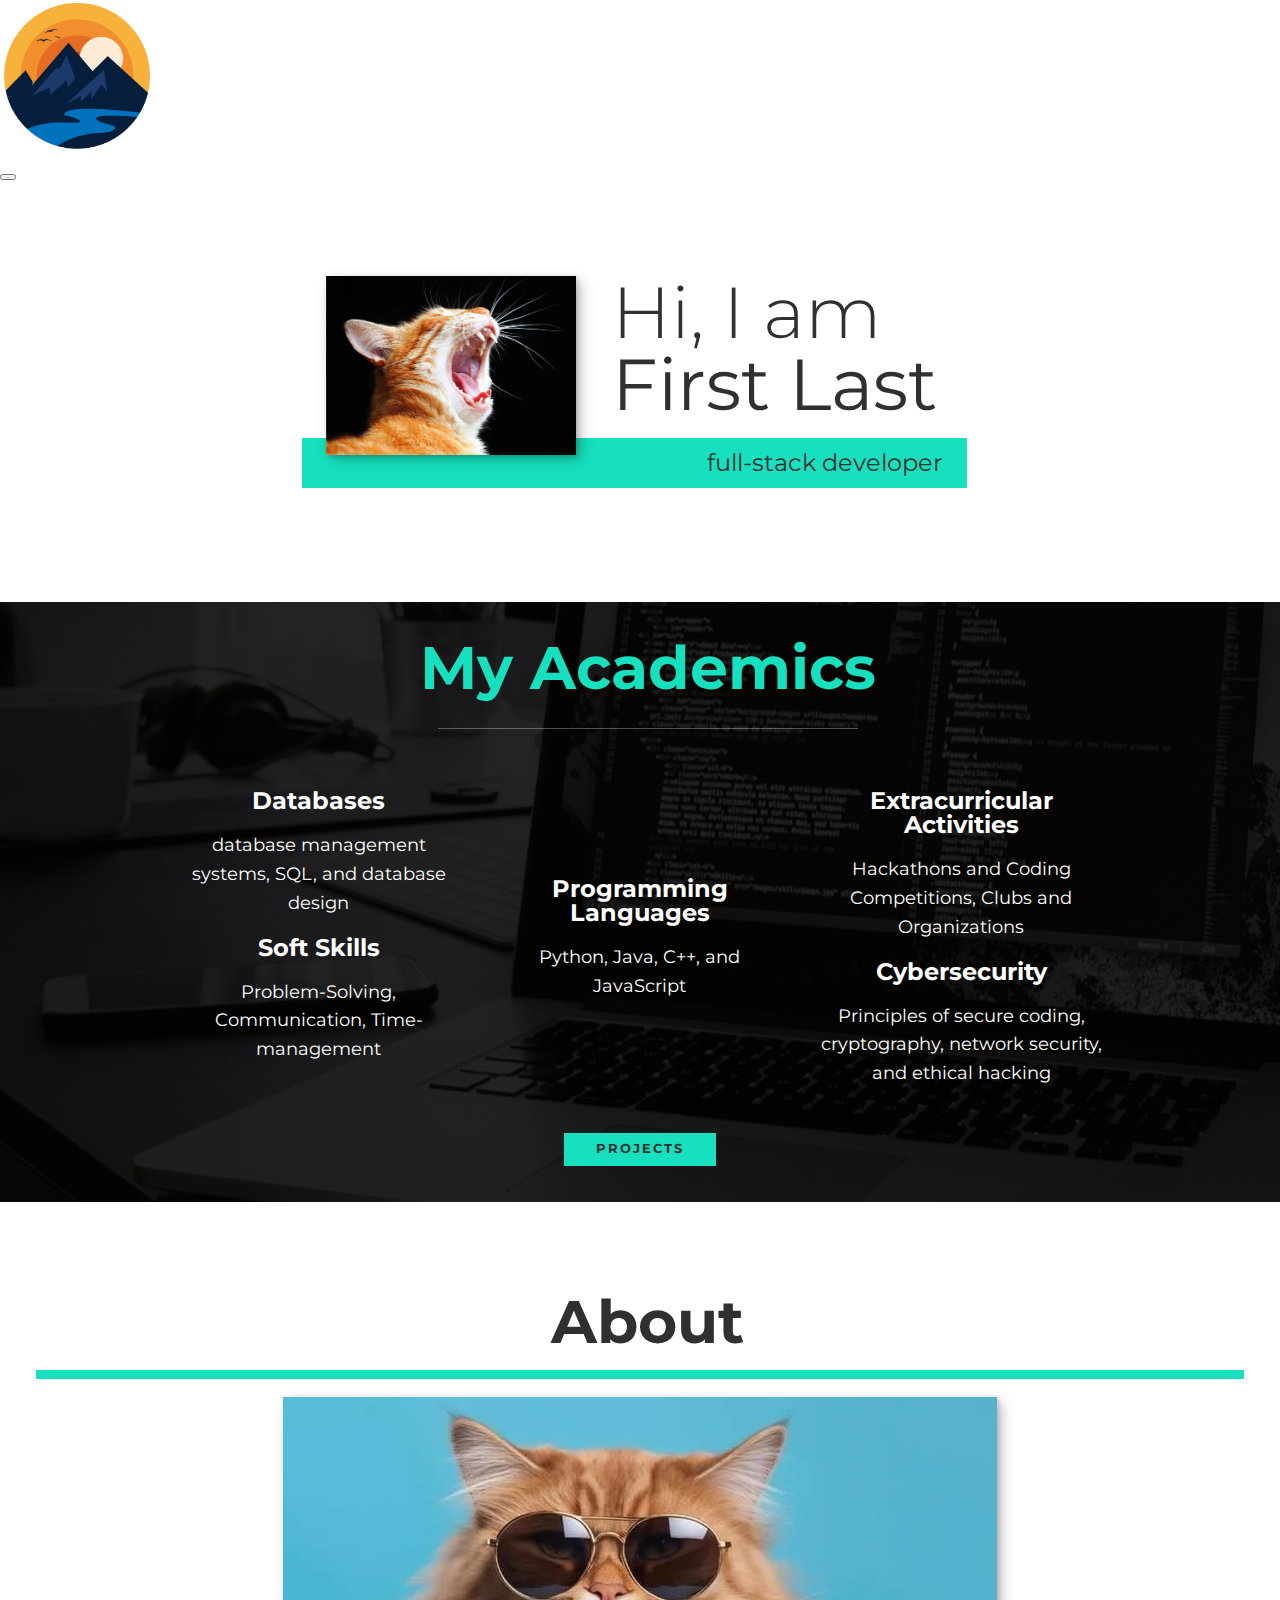
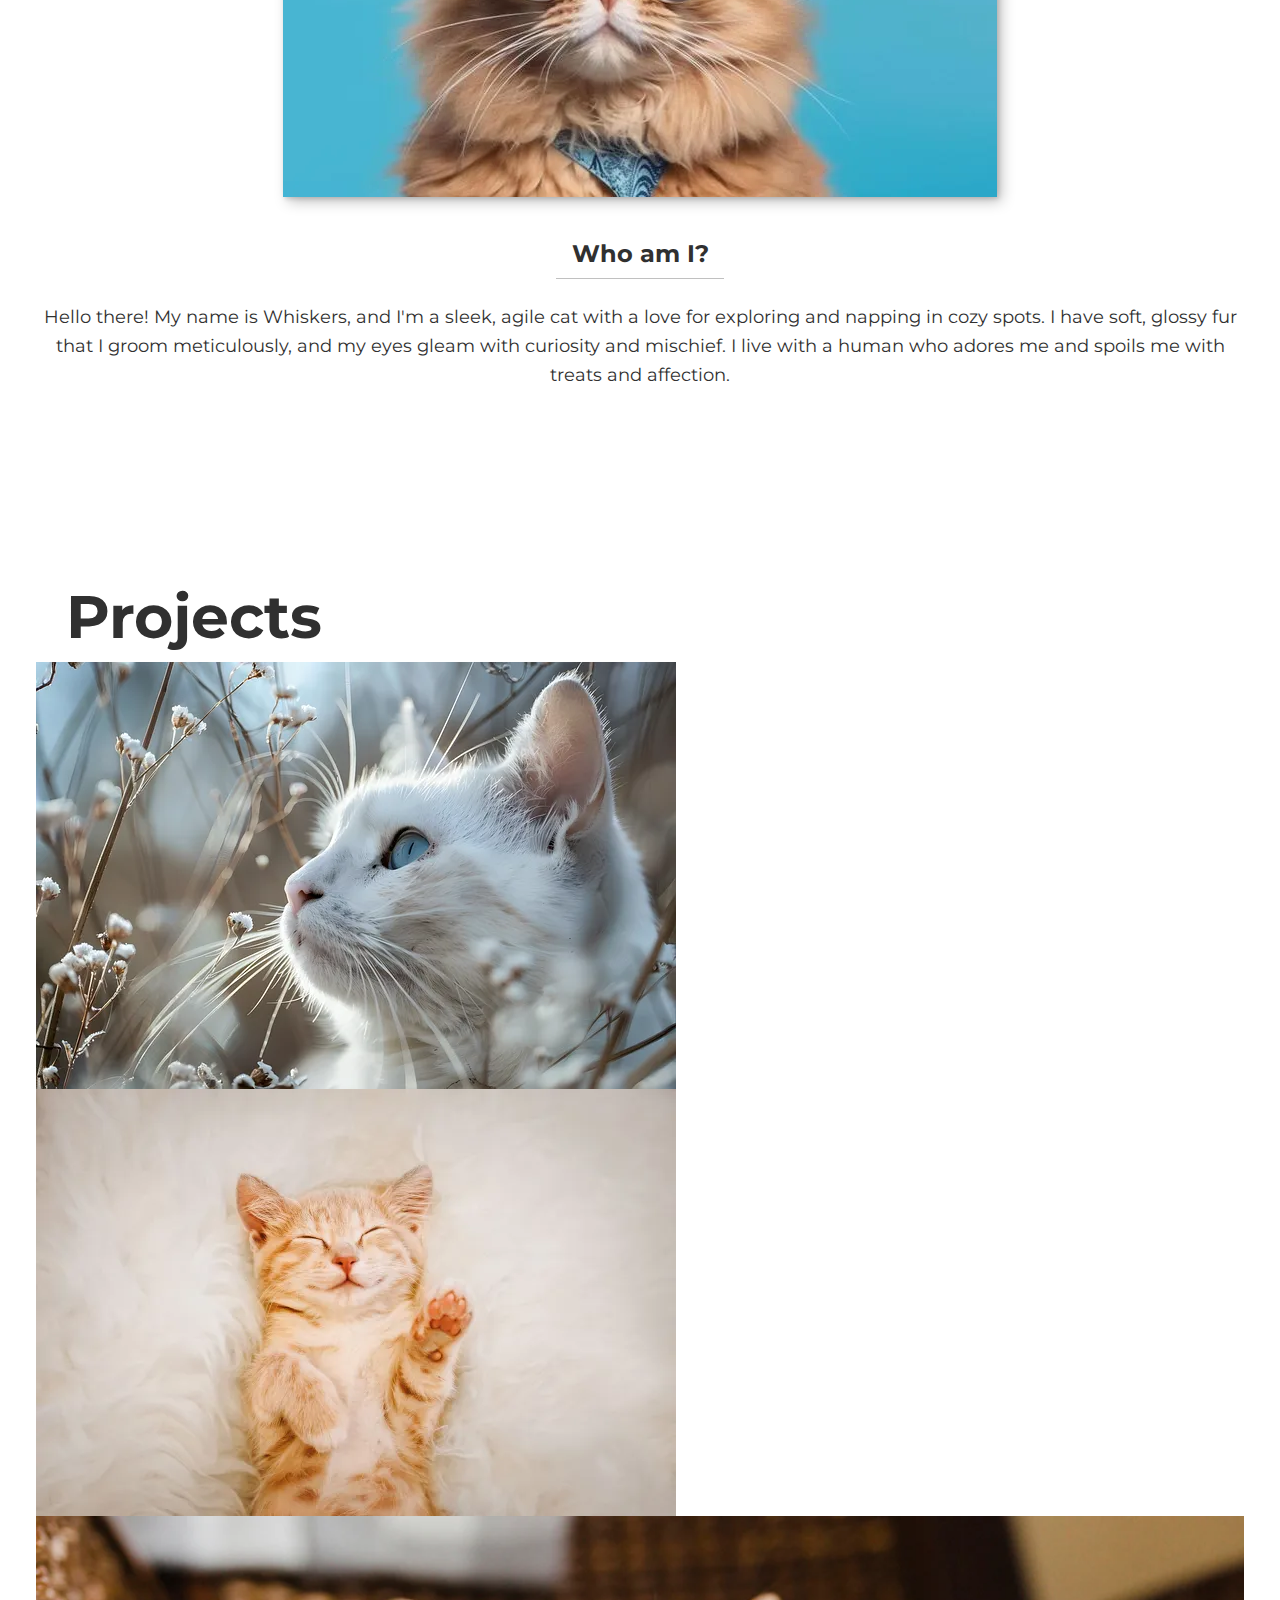
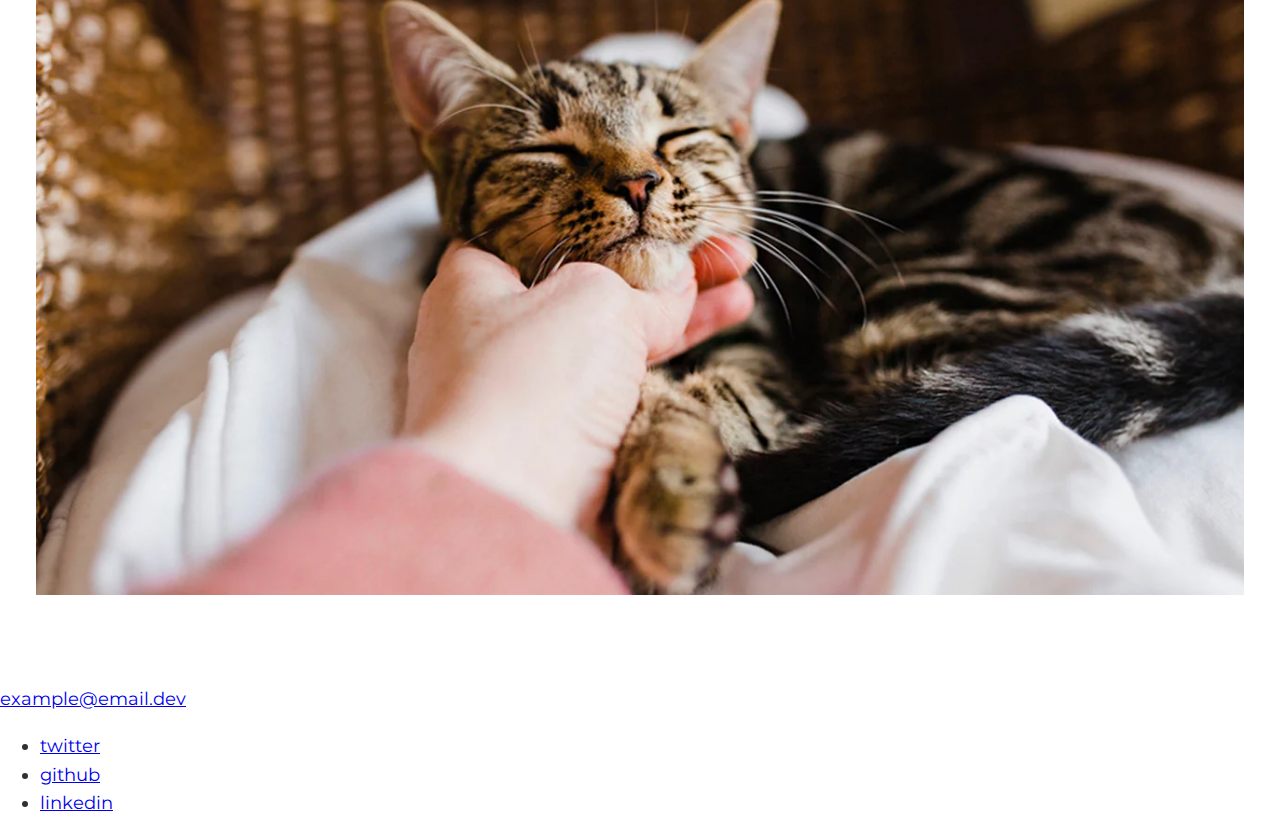
==== index.html @ c08b56e6 "about style css" ====
<!-- 
  1. contact me page
  2. login page
  2.1 database to save all datas
  2.2 database security
 -->

<!DOCTYPE html>
<html lang="en">
  <head>
    <meta charset="UTF-8" />
    <meta name="viewport" contant="width=device-width, initial-scale=1.0" />
    <title>Portfolio</title>

    <!-- CSS Styles -->
    <link rel="stylesheet" href="./css/style.css" />

    <!-- Montserrat Font -->
    <link rel="preconnect" href="https://fonts.googleapis.com" />
    <link rel="preconnect" href="https://fonts.gstatic.com" crossorigin />
    <link
      href="https://fonts.googleapis.com/css2?family=Montserrat:ital,wght@0,100..900;1,100..900&display=swap"
      rel="stylesheet"
    />
  </head>

  <body>
    <header>
      <div class="logo">
        <img src="./img/logo.png" alt="logo img" style="width: 12%" ; />
      </div>

      <button class="nav-toggle" aria-label="toggle navigation">
        <span class="hamburger"> </span>
      </button>

      <nav class="nav">
        <ul class="nav__list">
          <li class="nav__item"><a href="#home" class="nav__link">Home</a></li>
          <li class="nav__item">
            <a href="#my-academics" class="nav__link">My Academics</a>
          </li>
          <li class="nav__item">
            <a href="#about" class="nav__link">About</a>
          </li>
          <li class="nav__item">
            <a href="#projects" class="nav__link">Projects</a>
          </li>
        </ul>
      </nav>
    </header>

    <!-- Introduction -->
    <section class="intro" id="home">
      <h1 class="section__title section__title--intro">
        Hi, I am <strong>First Last</strong>
      </h1>
      <p class="section__subtitle section__subtitle--intro">
        full-stack developer
      </p>
      <img src="img/cat1.png" alt="a picture of yourself" class="intro__img" />
    </section>

    <!-- My Academics -->
    <section class="my-academics" id="academics">
      <h2 class="section__title section__title--academics">My Academics</h2>
      <div class="academics">
        <div class="academic">
          <h3>Databases</h3>
          <p>database management systems, SQL, and database design</p>

          <h3>Soft Skills</h3>
          <p>Problem-Solving, Communication, Time-management</p>
        </div>
        <!-- / academic -->

        <div class="academic">
          <h3>Programming Languages</h3>
          <p>Python, Java, C++, and JavaScript</p>
        </div>
        <!-- / academic -->

        <div class="academic">
          <h3>Extracurricular Activities</h3>
          <p>Hackathons and Coding Competitions, Clubs and Organizations</p>

          <h3>Cybersecurity</h3>
          <p>
            Principles of secure coding, cryptography, network security, and
            ethical hacking
          </p>
        </div>
        <!-- / academic -->
      </div>
      <!-- / academics -->

      <a href="#work" class="btn">Projects</a>
    </section>

    <!-- About -->
    <section class="about" id="about">
      <h2 class="section__title section__title--about">About</h2>
      <p class="seciton__subtitle section__subtitle--about"></p>

      <img src="img/cat2.png" alt="about image" class="about__img" />

      <div class="about__body">
        <h3 class="about__body--title">Who am I?</h3>
        <p>
          Hello there! My name is Whiskers, and I'm a sleek, agile cat with a
          love for exploring and napping in cozy spots. I have soft, glossy fur
          that I groom meticulously, and my eyes gleam with curiosity and
          mischief. I live with a human who adores me and spoils me with treats
          and affection.
        </p>
      </div>
    </section>

    <!-- Projects -->
    <section class="projects" id="projects">
      <h2 class="section__title">Projects</h2>
      <p class="section__subtitle"></p>

      <div class="portfolio">
        <a href="#" class="portfolio__item">
          <img
            src="img/cat3.png"
            alt="portfolio img 1"
            class="portfolio__img"
          />
        </a>
        <a href="#" class="portfolio__item">
          <img
            src="img/cat4.png"
            alt="portfolio img 2"
            class="portfolio__img"
          />
        </a>
        <a href="#" class="portfolio__item">
          <img
            src="img/cat5.png"
            alt="portfolio img 3"
            class="portfolio__img"
          />
        </a>
      </div>
    </section>

    <!-- Footer -->
    <footer>
      <!-- replace with your email address -->
      <a href="mailto:example@email.dev" class="footer-link"
        >example@email.dev</a
      >
      <ul class="social-list">
        <li class="social-list__item">
          <a class="social-list__link" href="https://twitter.com">twitter</a>
        </li>
        <li class="social-list__item">
          <a class="social-list__link" href="https://github.com">github</a>
        </li>
        <li class="social-list__item">
          <a class="social-list__link" href="https://linkedin.com">linkedin</a>
        </li>
      </ul>
    </footer>
  </body>
</html>
---- css/style.css ----
*,
*::before,
*::after {
  box-sizing: border-box;
}

/* Custom properties, update these for own design */

:root {
  --ff-primary: "Montserrat", sans-serif;
  --ff-secondary: "Montserrat", monospace;

  --fw-reg: 300;
  --fw-bold: 900;

  --clr-light: #fff;
  --clr-dark: #303030;
  --clr-accent: #16e0bd;

  --fs-h1: 3rem;
  --fs-h2: 2.25rem;
  --fs-h3: 1.21rem;
  --fs-body: 1rem;

  --bs: 0.25em 0.25em 0.75em rgba(0, 0, 0, 0.25),
    0.125em 0.125em 0.25em rgba(0, 0, 0, 0.15);
}

@media (min-width: 800px) {
  :root {
    --fs-h1: 4.5rem;
    --fs-h2: 3.75rem;
    --fs-h3: 1.5rem;
    --fs-body: 1.125rem;
  }
}

/* General styles */

body {
  background: var(--clr-light);
  color: var(--clr-dark);
  margin: 0;
  font-family: var(--ff-primary);
  font-size: var(--fs-body);
  line-height: 1.6;
}

section {
  padding: 5em 2em;
}

img {
  display: block;
  max-width: 100%;
}

:focus {
  outline: 3px solid var(--clr-accent);
  outline-offset: 3px;
}

/* buttons */

.btn {
  display: inline-block;
  padding: 0.5em 2.5em;
  background: var(--clr-accent);
  color: var(--clr-dark);
  text-decoration: none;
  cursor: pointer;
  font-size: 0.8rem;
  text-transform: uppercase;
  letter-spacing: 2px;
  font-weight: bold;
  transition: transform 200ms ease-in-out;
}

.btn:hover {
  transform: scale(1.1);
}

/* Typography */

h1,
h2,
h3 {
  line-height: 1;
  margin: 0;
}

h1 {
  font-size: var(--fs-h1);
}
h2 {
  font-size: var(--fs-h2);
}
h3 {
  font-size: var(--fs-h3);
}

.section__title {
  margin-bottom: 0.25em;
  margin-left: 0.5em;
  margin-right: 0.25em;
}

.section__title--intro {
  font-weight: var(--fw-reg);
}

.section__title--intro strong {
  display: block;
}

.section__subtitle {
  margin: 0;
  font-size: var(--fs-h3);
}

.section__subtitle--intro,
.section__subtitle--about {
  background: var(--clr-accent);
  padding: 0.25em 1em;
  font-family: var(--ff-secondary);
  margin-bottom: 1em;
}

/* intro */

nav {
  display: none;
}

.intro {
  position: relative;
}

.intro__img {
  box-shadow: var(--bs);
}

.section__subtitle--intro {
  display: inline-block;
}

@media (min-width: 600px) {
  .intro {
    display: grid;
    width: min-content;
    margin: 0 auto;
    grid-template-columns: 1em;
    grid-template-areas:
      "img title"
      "img subtitle";
    grid-template-columns: min-content max-content;
  }

  .intro__img {
    grid-area: img;
    min-width: 250px;
    position: relative;
    z-index: 2;
  }

  .section__subtitle--intro {
    align-self: start;
    grid-column: -1 / 1;
    grid-row: 2;

    text-align: right;
    position: relative;
    left: -1em;
    width: calc(100% + 1.5em);
  }
}

/* my academics */
.my-academics {
  background-color: var(--clr-dark);
  background-image: url(../img/laptop-background.png);
  background-size: cover;
  background-blend-mode: multiply;
  color: var(--clr-light);
  text-align: center;
  max-width: 1500px;
  margin: 0 auto;
  padding: 2em 0; /* Added padding for better spacing */
}

.section__title--academics {
  color: var(--clr-accent);
  position: relative;
  text-align: center;
}

.section__title--academics::after {
  content: "";
  display: block;
  width: 7em;
  height: 1px;
  margin: 0.5em auto 1em;
  background: var(--clr-light);
  opacity: 0.3;
}

.academics {
  display: flex;
  flex-direction: column; /* Column direction for smaller screens */
  align-items: center; /* Center items horizontally */
}

@media (min-width: 800px) {
  .academics {
    flex-direction: row; /* Row direction for larger screens */
    justify-content: center; /* Center items horizontally */
    max-width: 1000px;
    margin-left: auto;
    margin-right: auto;
    align-items: center; /* Align items vertically */
  }

  .academic:first-child {
    order: 1; /* First item in row layout */
    align-self: flex-start; /* Align to the top */
    margin-left: 2em;
  }

  .academic:nth-child(2) {
    order: 2; /* Second item in row layout (middle) */
    align-self: center; /* Align to the center */
    margin-left: 2em; /* Add spacing to the left */
    margin-right: 2em; /* Add spacing to the right */
  }

  .academic:last-child {
    order: 3; /* Third item in row layout */
    align-self: flex-end; /* Align to the bottom */
    margin-right: 2em;
  }
}

.academic {
  margin-bottom: 1.5em; /* Add bottom margin to space out the sections */
  flex: 1; /* Allow flex items to grow equally */
  min-width: 200px; /* Ensure a minimum width for better layout */
  text-align: center; /* Center text within each .academic section */
}

/* about */
.about {
  position: relative;
  text-align: center;
}

.about__img {
  box-shadow: var(--bs);
  display: inline-block;   /* Make the image an inline-block element */
  max-width: 100%;         /* Ensure the image scales properly */
  height: auto;
}

.about__body {
  margin-top: 2em;
}

.about__body--title::after {
  content: "";
  display: block;
  width: 7em;
  height: 1px;
  margin: 0.5em auto 1em;
  background: var(--clr-dark);
  opacity: 0.3;
}
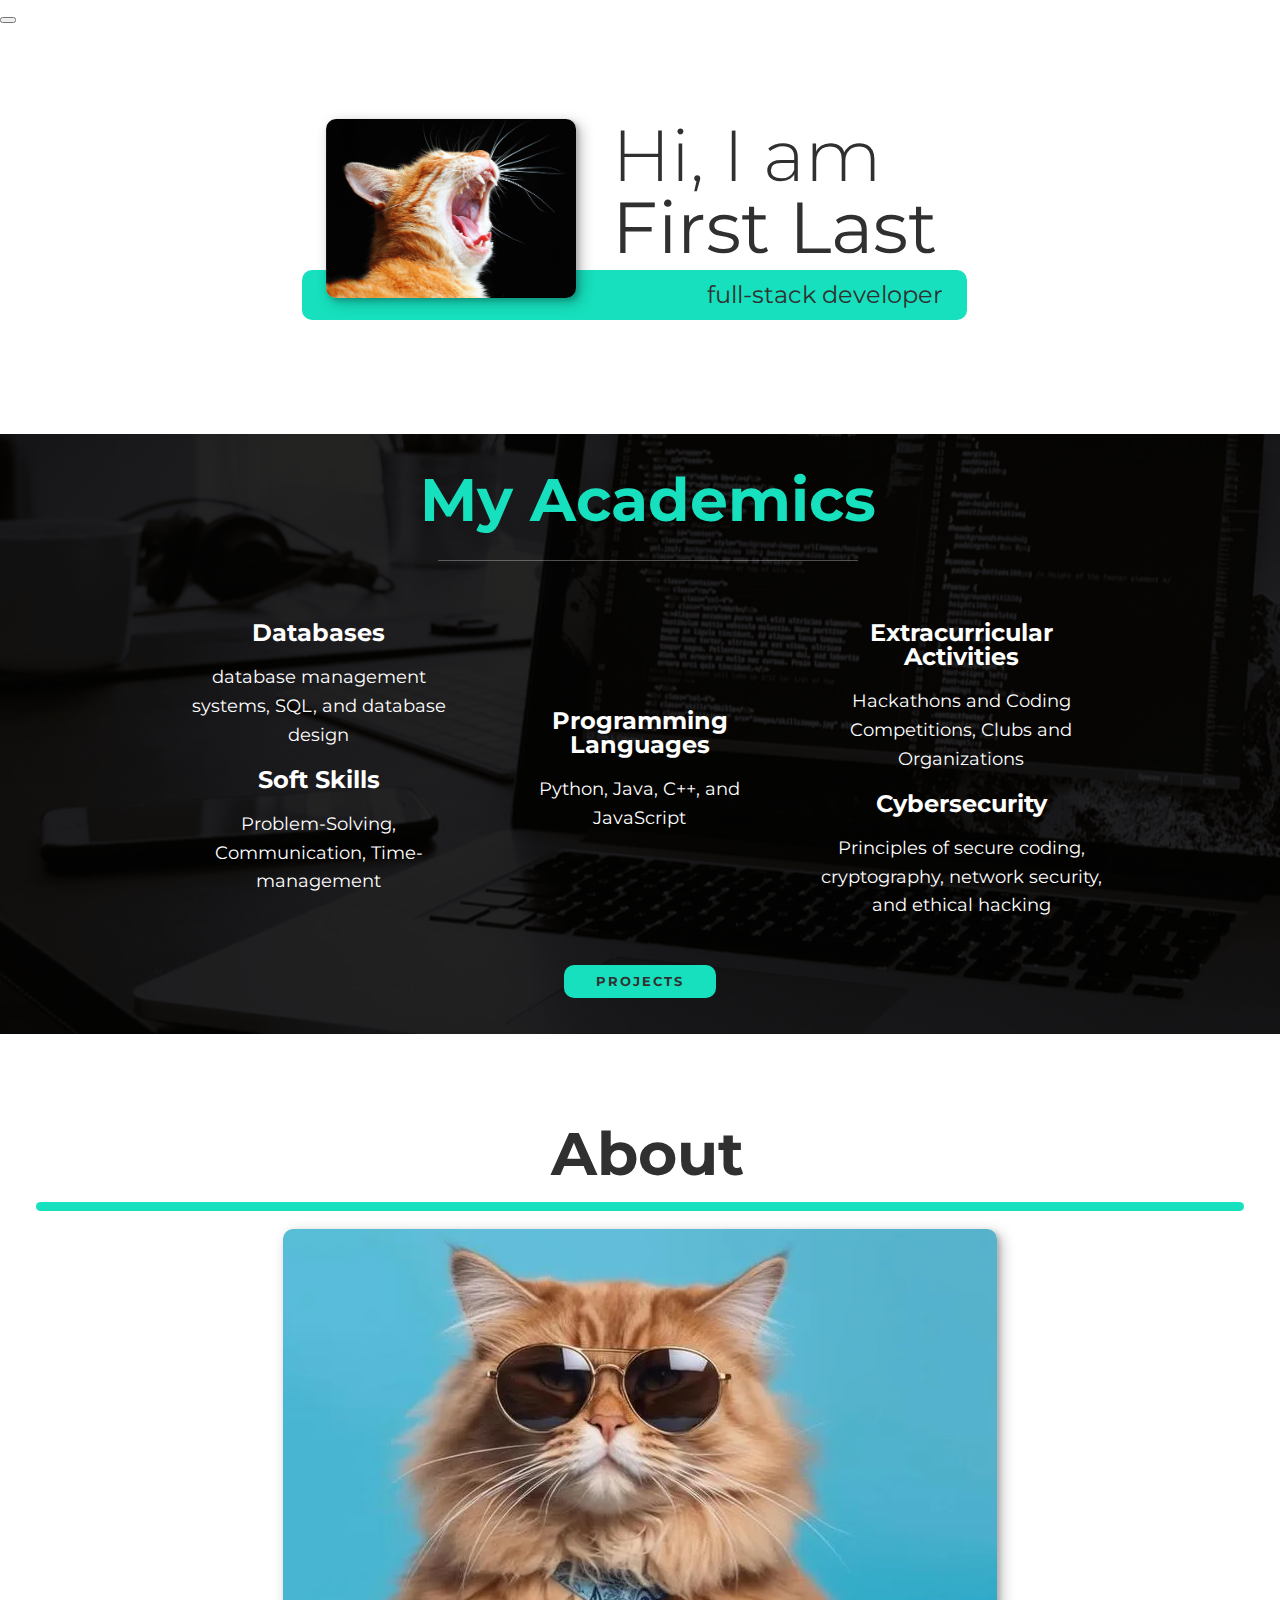
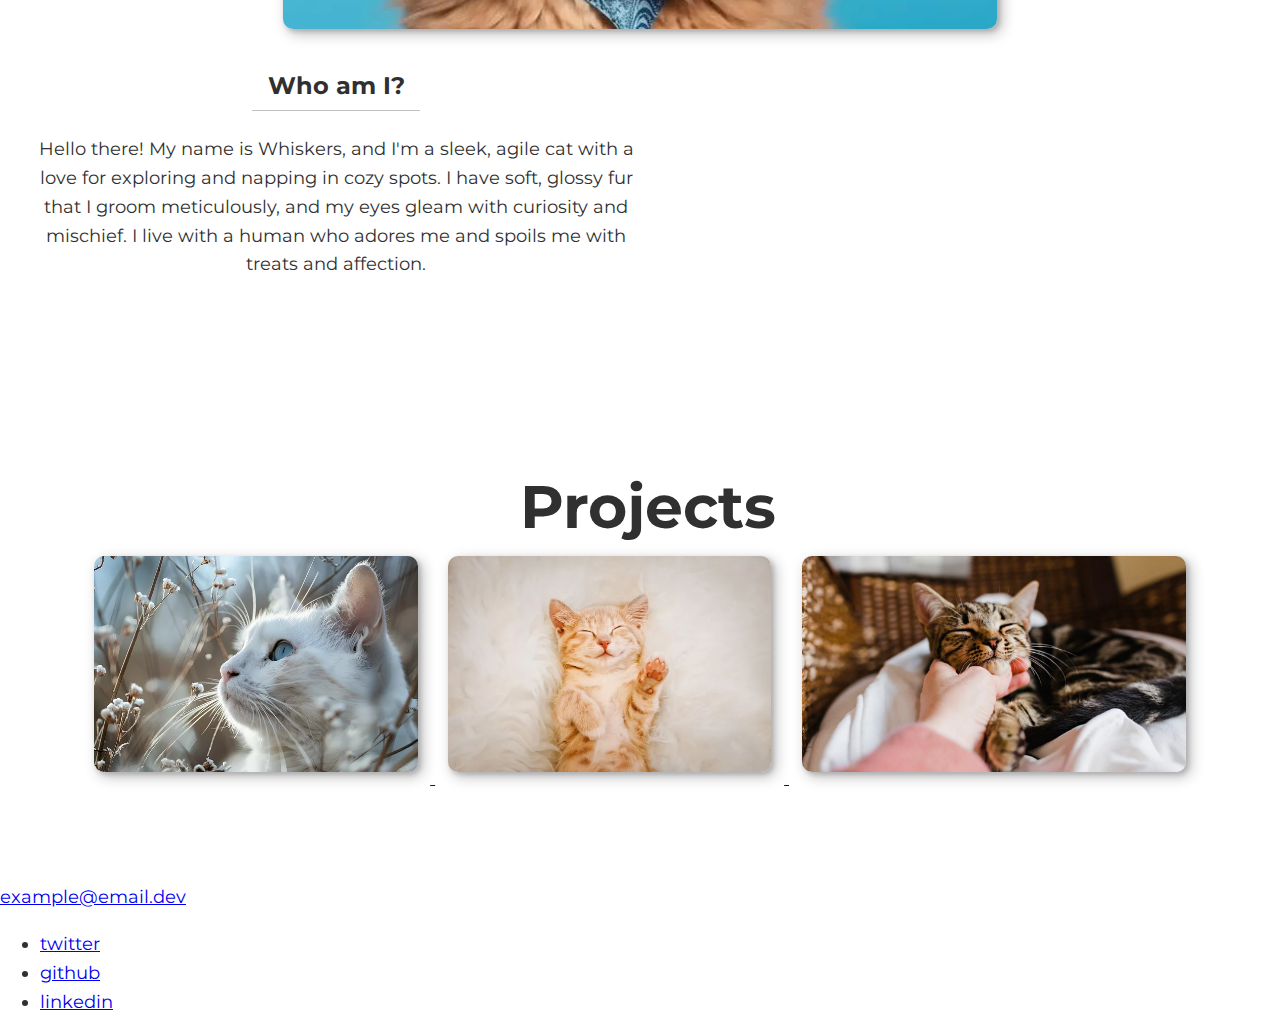
==== commit b8d97ae8: "logo commentize, not going to be used" ====
--- a/index.html
+++ b/index.html
@@ -26,9 +26,9 @@
 
   <body>
     <header>
-      <div class="logo">
+      <!-- <div class="logo">
         <img src="./img/logo.png" alt="logo img" style="width: 12%" ; />
-      </div>
+      </div> -->
 
       <button class="nav-toggle" aria-label="toggle navigation">
         <span class="hamburger"> </span>
--- a/css/style.css
+++ b/css/style.css
@@ -74,6 +74,7 @@
   letter-spacing: 2px;
   font-weight: bold;
   transition: transform 200ms ease-in-out;
+  border-radius: 10px;
 }
 
 .btn:hover {
@@ -100,7 +101,7 @@
 }
 
 .section__title {
-  margin-bottom: 0.25em;
+  margin-bottom: 0.1em;
   margin-left: 0.5em;
   margin-right: 0.25em;
 }
@@ -124,6 +125,7 @@
   padding: 0.25em 1em;
   font-family: var(--ff-secondary);
   margin-bottom: 1em;
+  border-radius: 10px;
 }
 
 /* intro */
@@ -161,6 +163,7 @@
     min-width: 250px;
     position: relative;
     z-index: 2;
+    border-radius: 10px;
   }
 
   .section__subtitle--intro {
@@ -258,10 +261,14 @@
   display: inline-block;   /* Make the image an inline-block element */
   max-width: 100%;         /* Ensure the image scales properly */
   height: auto;
+  border-radius: 10px;
 }
 
 .about__body {
+  position: static;
   margin-top: 2em;
+  max-width: 600px;
+  text-align: center;
 }
 
 .about__body--title::after {
@@ -274,3 +281,16 @@
   opacity: 0.3;
 }
 
+.projects {
+  position: relative;
+  text-align: center;
+}
+
+.portfolio__img {
+  box-shadow: var(--bs);
+  display: inline-block;   /* Make the image an inline-block element */
+  max-width: 100%;         /* Ensure the image scales properly */
+  height: 12em;
+  margin: .7em;
+  border-radius: 10px;
+}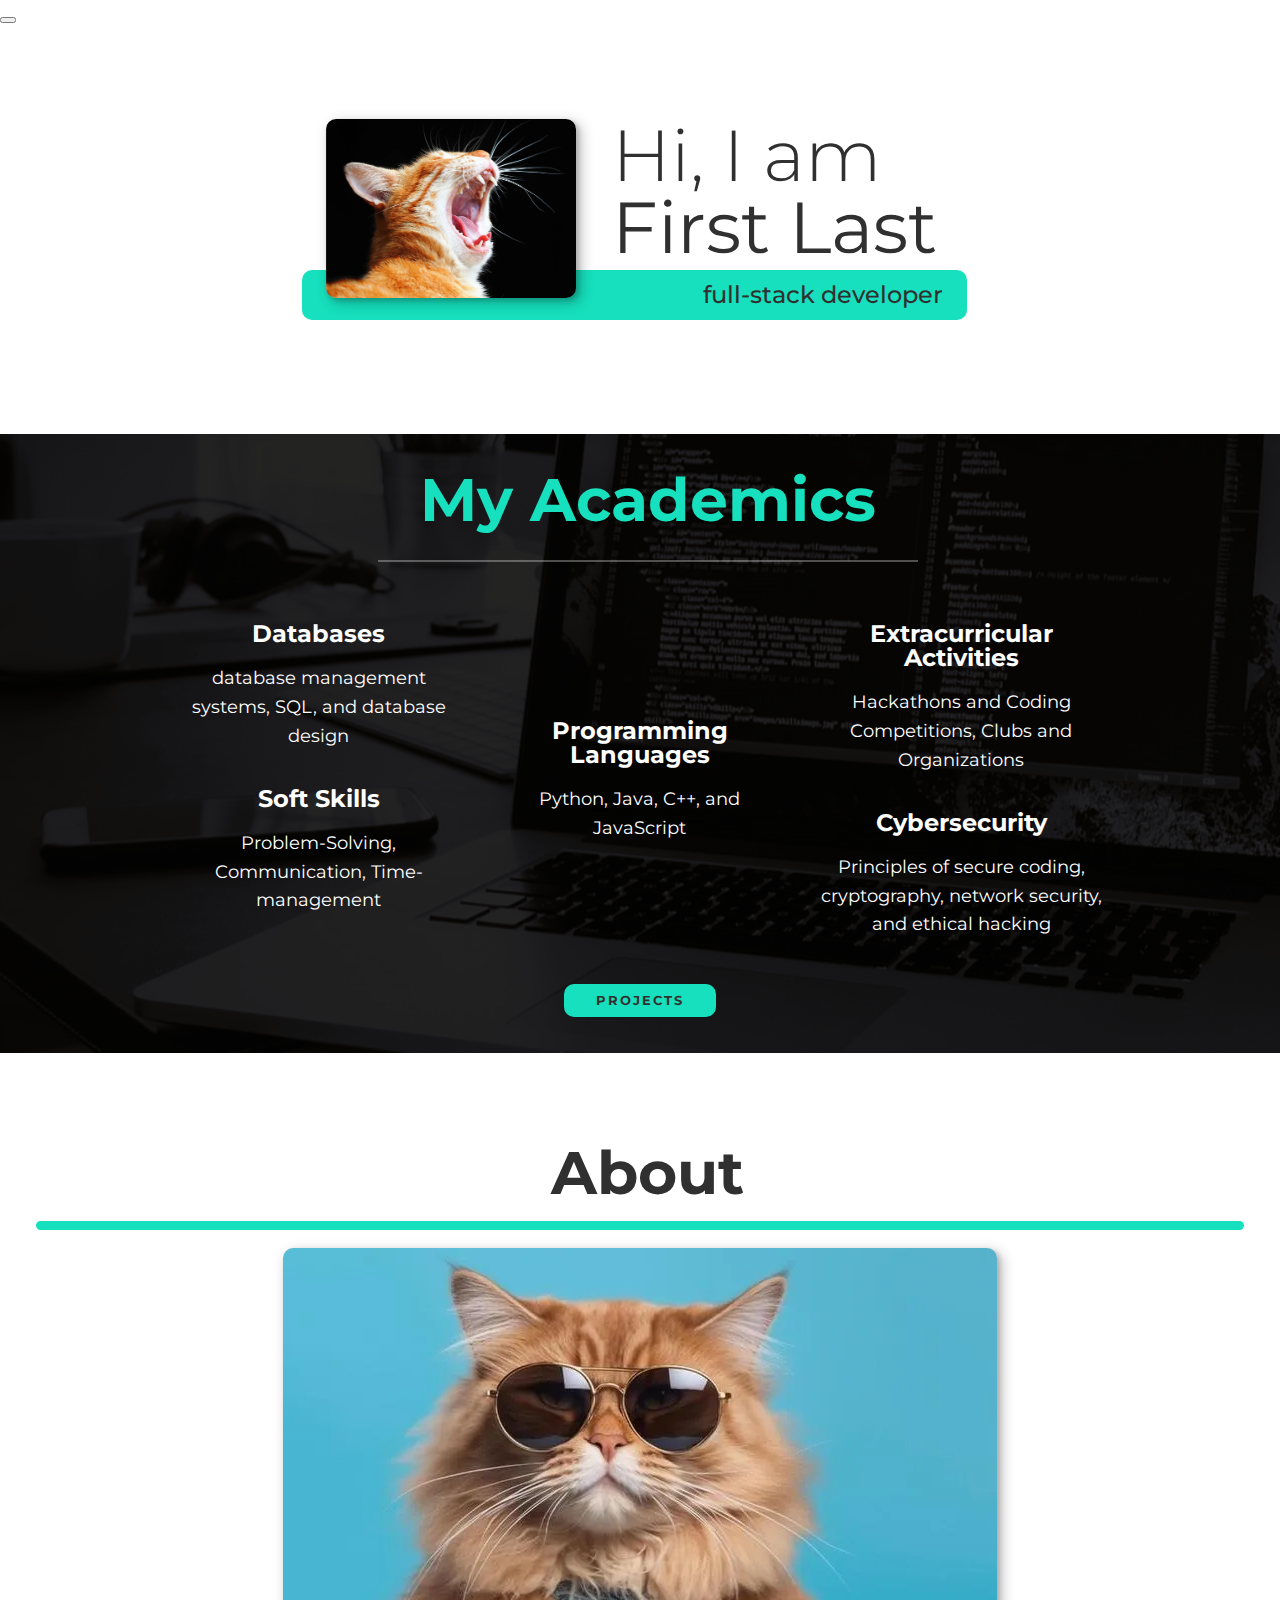
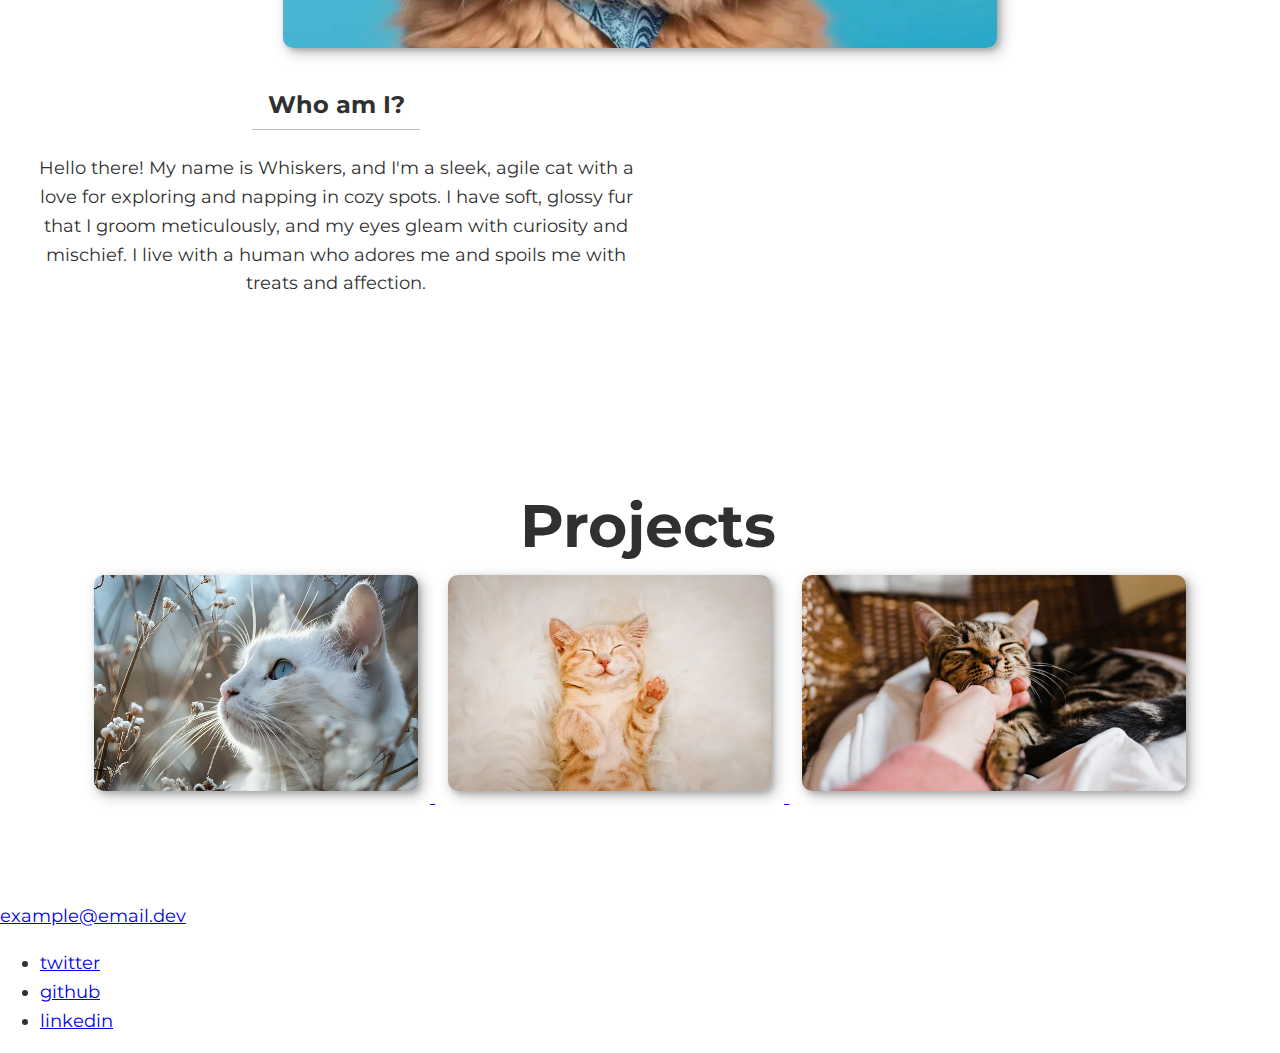
==== commit 1134a441: "changes to the font for the intro, margin issue for smaller screen" ====
--- a/index.html
+++ b/index.html
@@ -67,7 +67,7 @@
       <div class="academics">
         <div class="academic">
           <h3>Databases</h3>
-          <p>database management systems, SQL, and database design</p>
+          <p class="academic--1">database management systems, SQL, and database design</p>
 
           <h3>Soft Skills</h3>
           <p>Problem-Solving, Communication, Time-management</p>
@@ -82,7 +82,7 @@
 
         <div class="academic">
           <h3>Extracurricular Activities</h3>
-          <p>Hackathons and Coding Competitions, Clubs and Organizations</p>
+          <p class="academic--1">Hackathons and Coding Competitions, Clubs and Organizations</p>
 
           <h3>Cybersecurity</h3>
           <p>
--- a/css/style.css
+++ b/css/style.css
@@ -100,12 +100,6 @@
   font-size: var(--fs-h3);
 }
 
-.section__title {
-  margin-bottom: 0.1em;
-  margin-left: 0.5em;
-  margin-right: 0.25em;
-}
-
 .section__title--intro {
   font-weight: var(--fw-reg);
 }
@@ -117,6 +111,7 @@
 .section__subtitle {
   margin: 0;
   font-size: var(--fs-h3);
+  font-weight: 500;
 }
 
 .section__subtitle--intro,
@@ -143,7 +138,8 @@
 }
 
 .section__subtitle--intro {
-  display: inline-block;
+  /* display: inline-block; */
+  text-align: center;
 }
 
 @media (min-width: 600px) {
@@ -166,6 +162,12 @@
     border-radius: 10px;
   }
 
+  .section__title {
+    margin-bottom: 0.1em;
+    margin-left: 0.5em;
+    margin-right: 0.25em;
+  }
+
   .section__subtitle--intro {
     align-self: start;
     grid-column: -1 / 1;
@@ -200,8 +202,8 @@
 .section__title--academics::after {
   content: "";
   display: block;
-  width: 7em;
-  height: 1px;
+  width: 9em;
+  height: 2px;
   margin: 0.5em auto 1em;
   background: var(--clr-light);
   opacity: 0.3;
@@ -211,6 +213,10 @@
   display: flex;
   flex-direction: column; /* Column direction for smaller screens */
   align-items: center; /* Center items horizontally */
+}
+
+.academic--1 {
+  margin-bottom: 2em;
 }
 
 @media (min-width: 800px) {
@@ -258,8 +264,8 @@
 
 .about__img {
   box-shadow: var(--bs);
-  display: inline-block;   /* Make the image an inline-block element */
-  max-width: 100%;         /* Ensure the image scales properly */
+  display: inline-block; /* Make the image an inline-block element */
+  max-width: 100%; /* Ensure the image scales properly */
   height: auto;
   border-radius: 10px;
 }
@@ -288,9 +294,9 @@
 
 .portfolio__img {
   box-shadow: var(--bs);
-  display: inline-block;   /* Make the image an inline-block element */
-  max-width: 100%;         /* Ensure the image scales properly */
+  display: inline-block; /* Make the image an inline-block element */
+  max-width: 100%; /* Ensure the image scales properly */
   height: 12em;
-  margin: .7em;
+  margin: 0.7em;
   border-radius: 10px;
-}+}
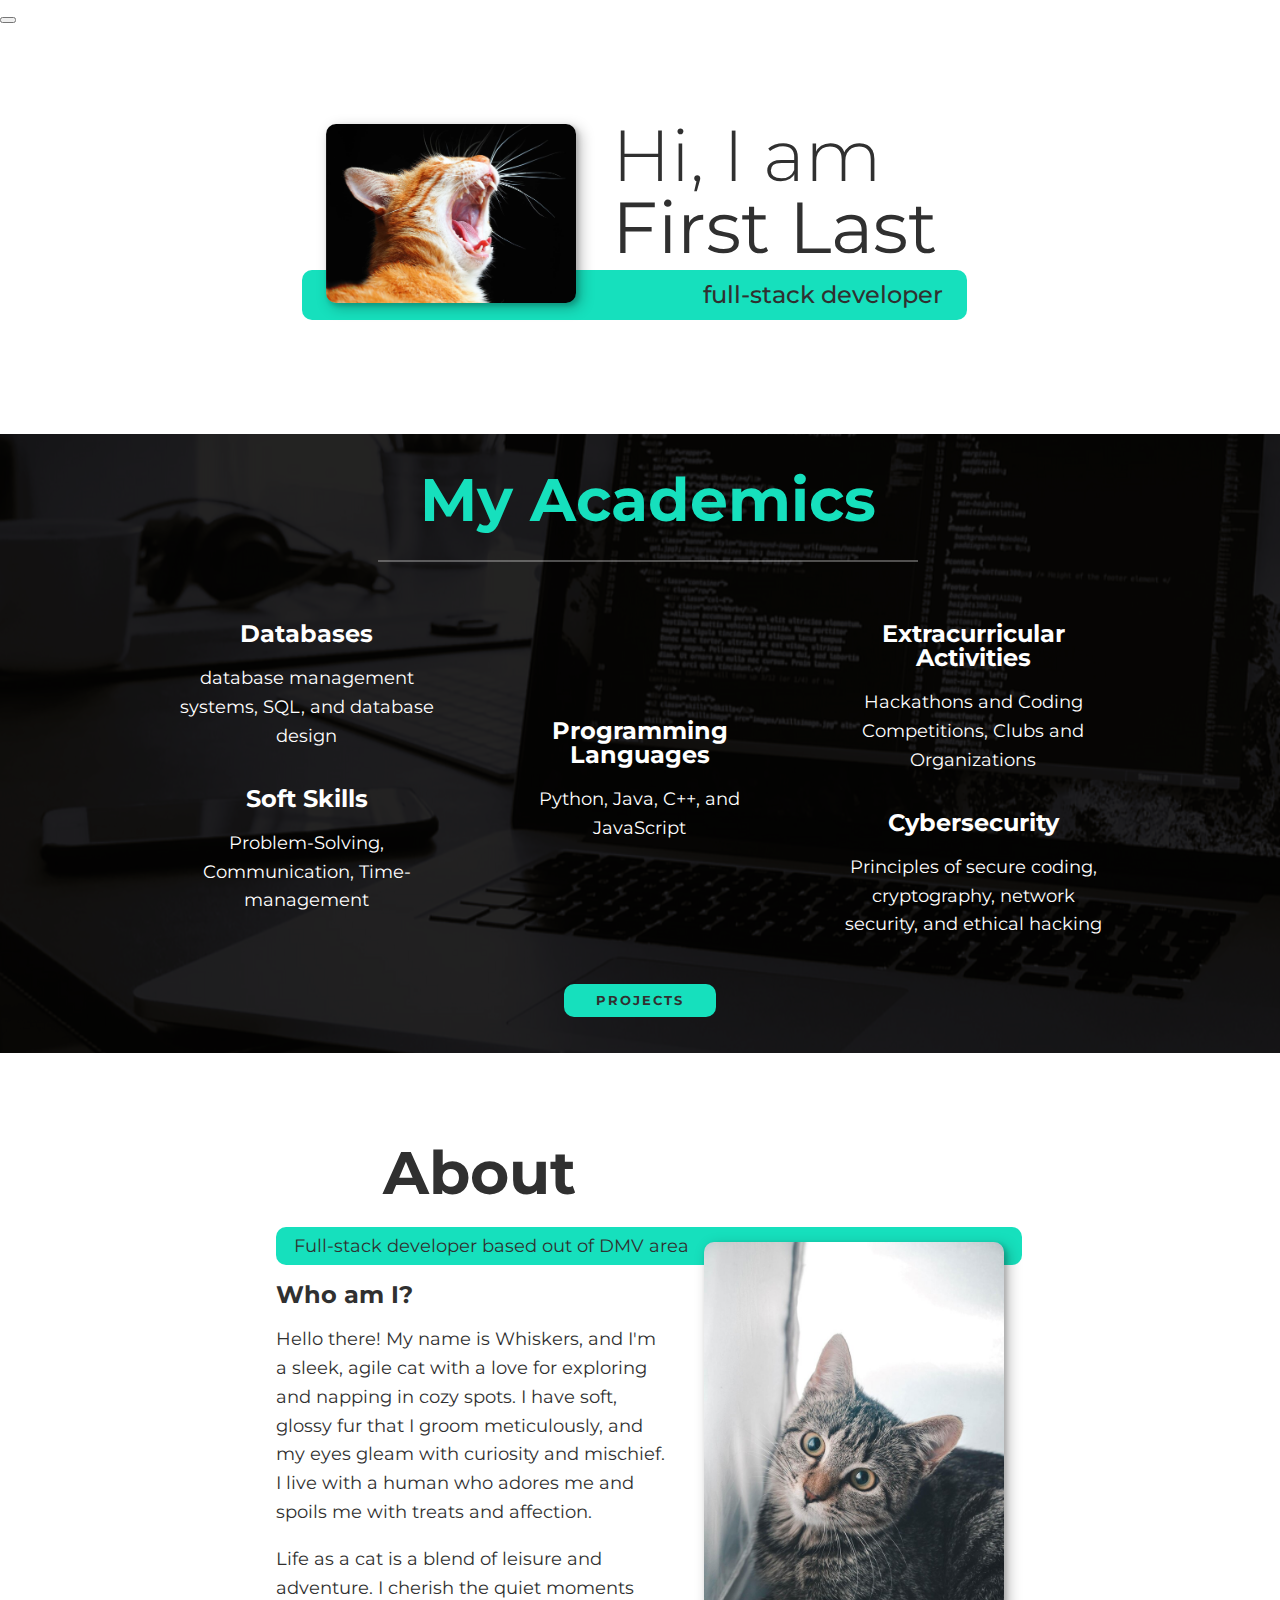
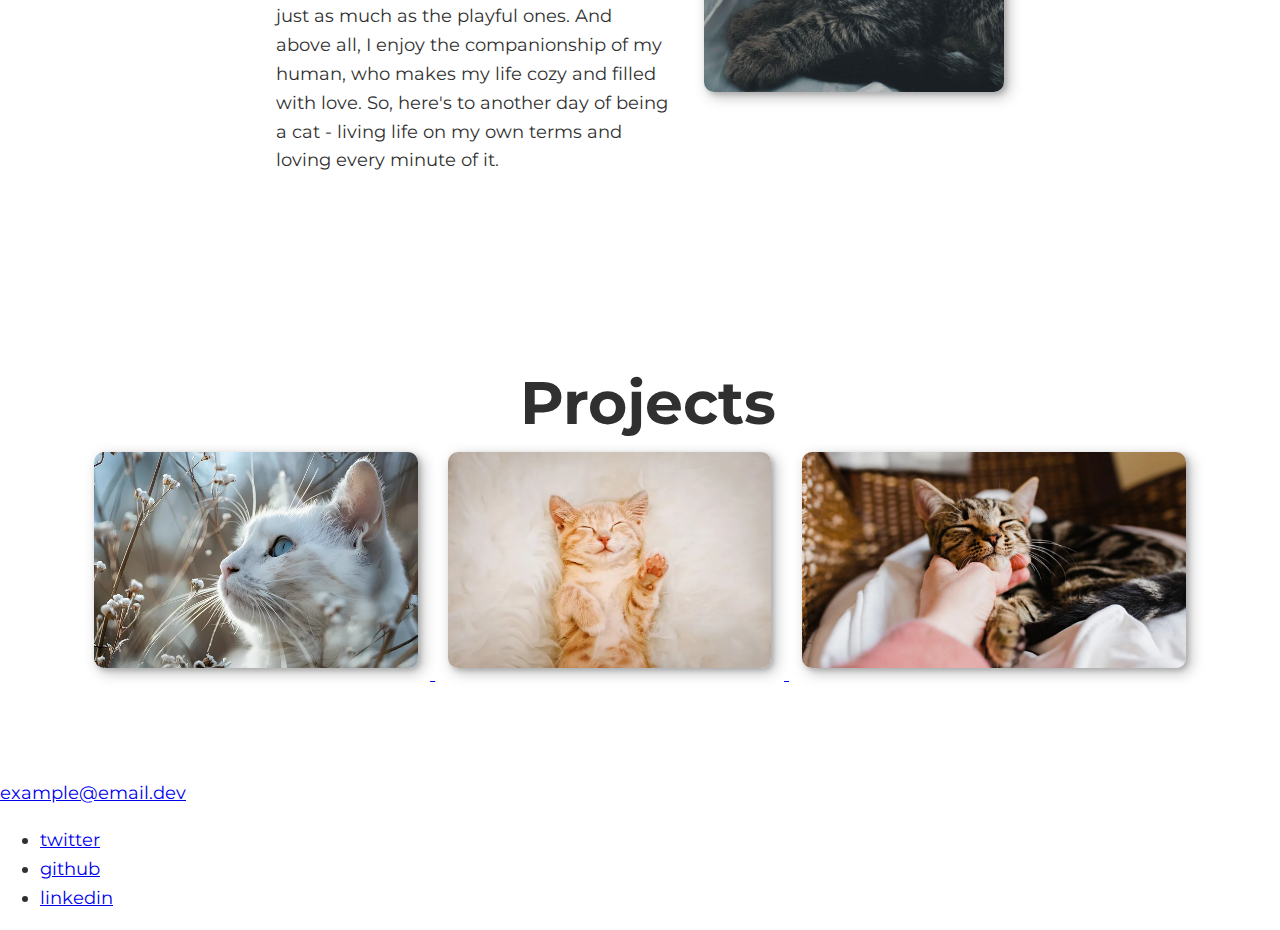
==== commit cef22ca4: "new about section" ====
--- a/index.html
+++ b/index.html
@@ -67,7 +67,9 @@
       <div class="academics">
         <div class="academic">
           <h3>Databases</h3>
-          <p class="academic--1">database management systems, SQL, and database design</p>
+          <p class="academic--1">
+            database management systems, SQL, and database design
+          </p>
 
           <h3>Soft Skills</h3>
           <p>Problem-Solving, Communication, Time-management</p>
@@ -82,7 +84,9 @@
 
         <div class="academic">
           <h3>Extracurricular Activities</h3>
-          <p class="academic--1">Hackathons and Coding Competitions, Clubs and Organizations</p>
+          <p class="academic--1">
+            Hackathons and Coding Competitions, Clubs and Organizations
+          </p>
 
           <h3>Cybersecurity</h3>
           <p>
@@ -100,9 +104,9 @@
     <!-- About -->
     <section class="about" id="about">
       <h2 class="section__title section__title--about">About</h2>
-      <p class="seciton__subtitle section__subtitle--about"></p>
-
-      <img src="img/cat2.png" alt="about image" class="about__img" />
+      <p class="seciton__subtitle section__subtitle--about">
+        Full-stack developer based out of DMV area
+      </p>
 
       <div class="about__body">
         <h3 class="about__body--title">Who am I?</h3>
@@ -113,7 +117,15 @@
           mischief. I live with a human who adores me and spoils me with treats
           and affection.
         </p>
+        <p>
+          Life as a cat is a blend of leisure and adventure. I cherish the quiet
+          moments just as much as the playful ones. And above all, I enjoy the
+          companionship of my human, who makes my life cozy and filled with
+          love. So, here's to another day of being a cat - living life on my own
+          terms and loving every minute of it.
+        </p>
       </div>
+      <img src="img/cat6.png" alt="about image" class="about__img" />
     </section>
 
     <!-- Projects -->
--- a/css/style.css
+++ b/css/style.css
@@ -114,8 +114,7 @@
   font-weight: 500;
 }
 
-.section__subtitle--intro,
-.section__subtitle--about {
+.section__subtitle--intro {
   background: var(--clr-accent);
   padding: 0.25em 1em;
   font-family: var(--ff-secondary);
@@ -135,6 +134,8 @@
 
 .intro__img {
   box-shadow: var(--bs);
+  border-radius: 10px;
+  margin-top: -0.7em;
 }
 
 .section__subtitle--intro {
@@ -160,6 +161,7 @@
     position: relative;
     z-index: 2;
     border-radius: 10px;
+    margin-top: .3em;
   }
 
   .section__title {
@@ -181,6 +183,7 @@
 }
 
 /* my academics */
+
 .my-academics {
   background-color: var(--clr-dark);
   background-image: url(../img/laptop-background.png);
@@ -215,6 +218,15 @@
   align-items: center; /* Center items horizontally */
 }
 
+.academic {
+  margin-bottom: 1.5em; /* Add bottom margin to space out the sections */
+  flex: 1; /* Allow flex items to grow equally */
+  min-width: 200px; /* Ensure a minimum width for better layout */
+  text-align: center; /* Center text within each .academic section */
+  margin-left: 2em;
+  margin-right: 2em;
+}
+
 .academic--1 {
   margin-bottom: 2em;
 }
@@ -249,23 +261,83 @@
   }
 }
 
-.academic {
-  margin-bottom: 1.5em; /* Add bottom margin to space out the sections */
-  flex: 1; /* Allow flex items to grow equally */
-  min-width: 200px; /* Ensure a minimum width for better layout */
-  text-align: center; /* Center text within each .academic section */
-}
-
 /* about */
+
 .about {
-  position: relative;
-  text-align: center;
+  max-width: 800px;
+  margin: 0 auto;
 }
 
 .about__img {
   box-shadow: var(--bs);
-  display: inline-block; /* Make the image an inline-block element */
-  max-width: 100%; /* Ensure the image scales properly */
+  border-radius: 10px;
+}
+
+.section__subtitle--about {
+  background: var(--clr-accent);
+  padding: 0.25em 1em;
+  font-family: var(--ff-secondary);
+  margin-bottom: 1em;
+  border-radius: 10px;
+}
+
+@media (min-width: 800px) {
+  .about {
+    display: grid;
+    grid-template-columns: 1fr 300px;
+    grid-template-areas: 
+      "title img"
+      "subtitle img"
+      "text img";
+    column-gap: 2em;
+  }
+
+  .section__title--about {
+    grid-area: title;
+    text-align: center;
+    position: relative;
+  }
+
+  .section__subtitle--about {
+    grid-column: 1/-1;
+    grid-row: 2;
+    position: relative;
+    /* left: -2em; */
+    width: calc(100% + 1em);
+    /* padding-left: 2.2em; */
+    /* padding-right: calc(200px + 4em); */
+    padding-right: 2em;
+  }
+
+  .about__img {
+    grid-area: img;
+    position: relative;
+    z-index: 2;
+    margin-top: 5.5em;
+  }
+
+  /* ========== */
+
+  /* .section__title--about,
+  .section__subtitle--about {
+    grid-column: 1;
+  }
+
+  .about__img {
+    grid-row: 1/-1;
+    grid-column: 2;
+  } */
+}
+
+/* .about {
+  position: relative;
+  text-align: center;
+}
+
+.about__img {
+  box-shadow: var(--bs);
+  display: inline-block;
+  max-width: 100%;
   height: auto;
   border-radius: 10px;
 }
@@ -285,7 +357,9 @@
   margin: 0.5em auto 1em;
   background: var(--clr-dark);
   opacity: 0.3;
-}
+} */
+
+/* projects */
 
 .projects {
   position: relative;
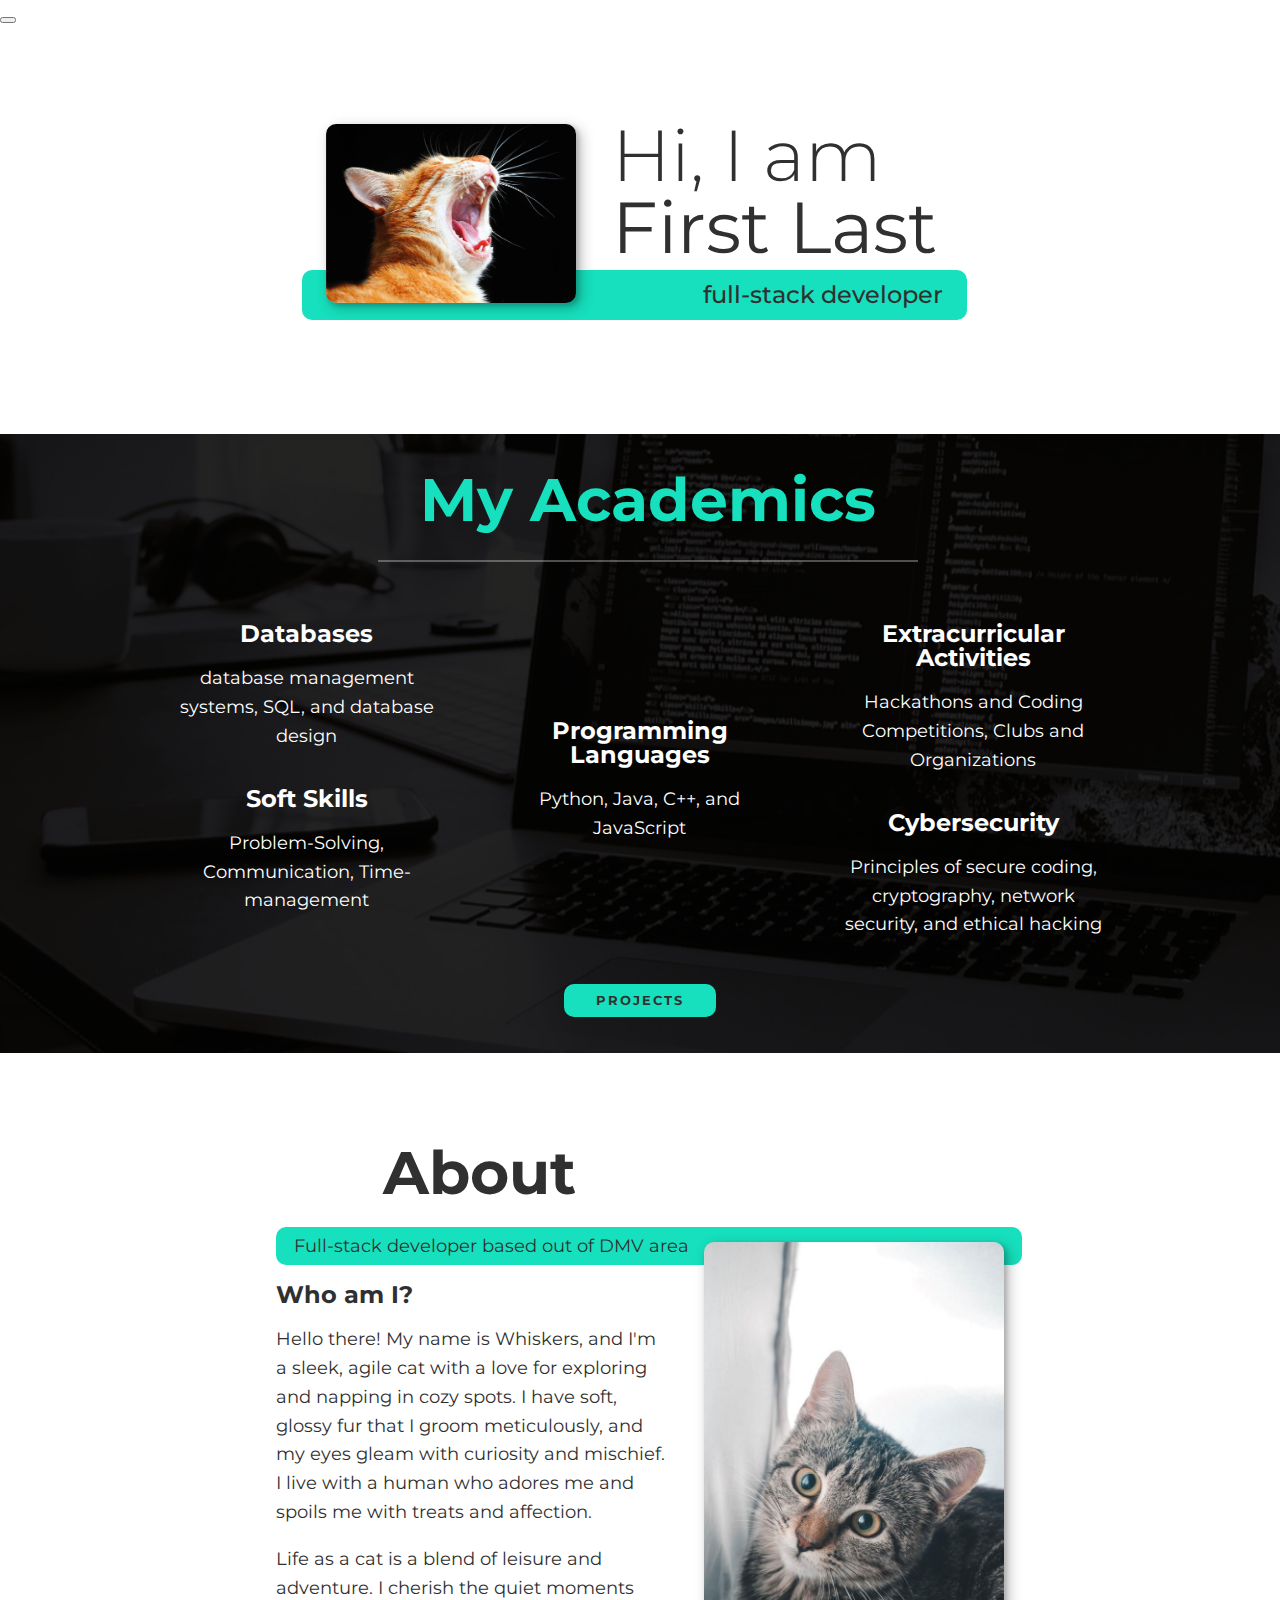
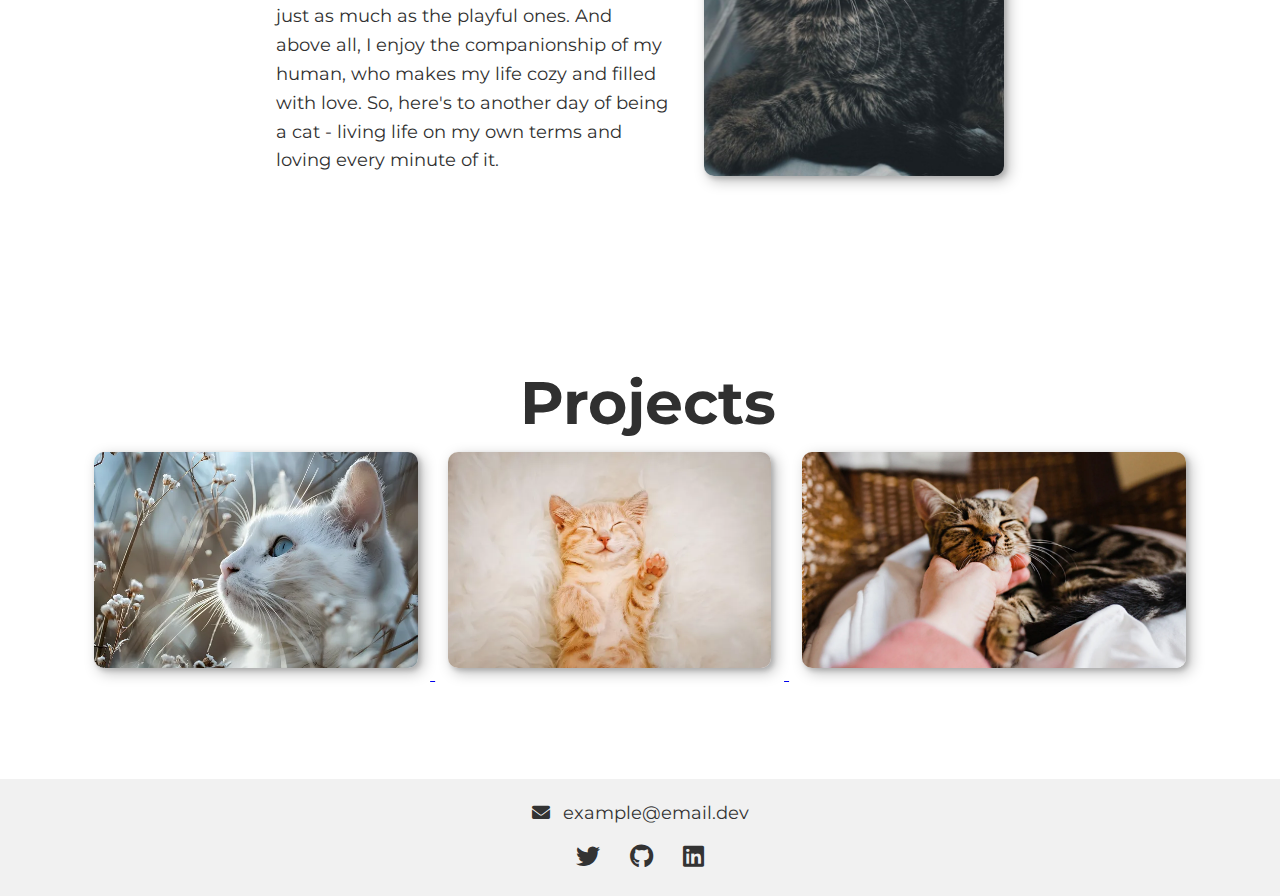
==== commit a56b7f6d: "Hello there" ====
--- a/index.html
+++ b/index.html
@@ -22,6 +22,7 @@
       href="https://fonts.googleapis.com/css2?family=Montserrat:ital,wght@0,100..900;1,100..900&display=swap"
       rel="stylesheet"
     />
+    <link rel="stylesheet" href="https://cdnjs.cloudflare.com/ajax/libs/font-awesome/6.0.0-beta3/css/all.min.css">
   </head>
 
   <body>
@@ -159,22 +160,27 @@
     </section>
 
     <!-- Footer -->
-    <footer>
-      <!-- replace with your email address -->
-      <a href="mailto:example@email.dev" class="footer-link"
-        >example@email.dev</a
-      >
+    <footer class="footer">
+      <a href="mailto:example@email.dev" class="footer-link">
+          <i class="fas fa-envelope"></i> example@email.dev
+      </a>
       <ul class="social-list">
-        <li class="social-list__item">
-          <a class="social-list__link" href="https://twitter.com">twitter</a>
-        </li>
-        <li class="social-list__item">
-          <a class="social-list__link" href="https://github.com">github</a>
-        </li>
-        <li class="social-list__item">
-          <a class="social-list__link" href="https://linkedin.com">linkedin</a>
-        </li>
+          <li class="social-list__item">
+              <a class="social-list__link" href="https://twitter.com">
+                  <i class="fab fa-twitter"></i>
+              </a>
+          </li>
+          <li class="social-list__item">
+              <a class="social-list__link" href="https://github.com">
+                  <i class="fab fa-github"></i>
+              </a>
+          </li>
+          <li class="social-list__item">
+              <a class="social-list__link" href="https://linkedin.com">
+                  <i class="fab fa-linkedin"></i>
+              </a>
+          </li>
       </ul>
-    </footer>
+  </footer>
   </body>
 </html>
--- a/css/style.css
+++ b/css/style.css
@@ -281,6 +281,14 @@
   border-radius: 10px;
 }
 
+@media (max-width: 800px) {
+  .about__img {
+      width: 100%; /* Ensure the image takes full width */
+      height: 500px; /* Set a fixed height to crop the image */
+      object-fit: cover; /* Crop the image to fit the specified height */
+  }
+}
+
 @media (min-width: 800px) {
   .about {
     display: grid;
@@ -361,7 +369,7 @@
 
 /* projects */
 
-.projects {
+.projects {e
   position: relative;
   text-align: center;
 }
@@ -374,3 +382,45 @@
   margin: 0.7em;
   border-radius: 10px;
 }
+
+.footer {
+  background-color: #f1f1f1; /* Light gray background */
+  padding: 20px 0;
+  text-align: center;
+  width: 100%;
+}
+
+.footer-link {
+  color: #333; /* Dark gray color for text */
+  text-decoration: none;
+  font-size: 18px;
+  display: block;
+  margin-bottom: 10px;
+}
+
+.footer-link i {
+  margin-right: 8px;
+}
+
+.social-list {
+  list-style: none;
+  padding: 0;
+  margin: 0;
+  display: flex;
+  justify-content: center;
+  align-items: center;
+}
+
+.social-list__item {
+  margin: 0 15px;
+}
+
+.social-list__link {
+  color: #333; /* Dark gray color for icons */
+  text-decoration: none;
+  font-size: 24px;
+}
+
+.social-list__link:hover {
+  color: #0073b1; /* Change color on hover */
+}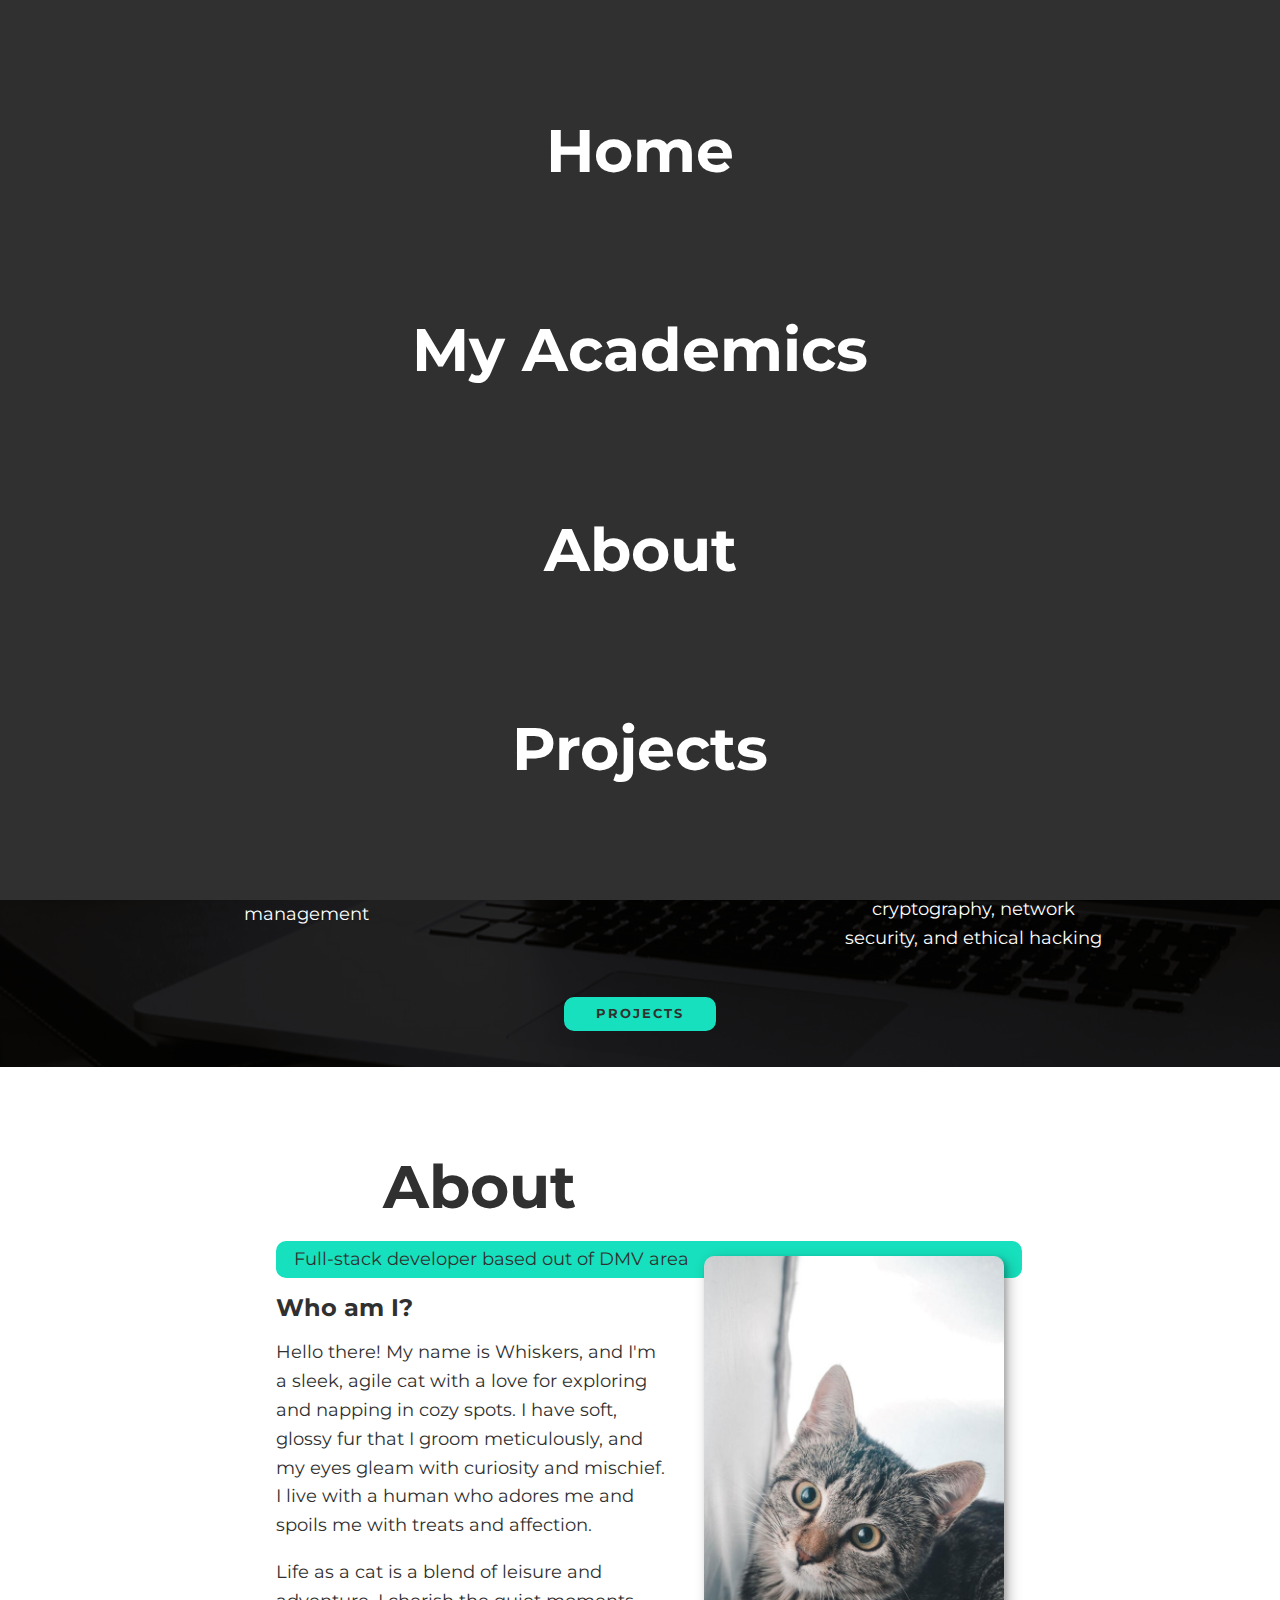
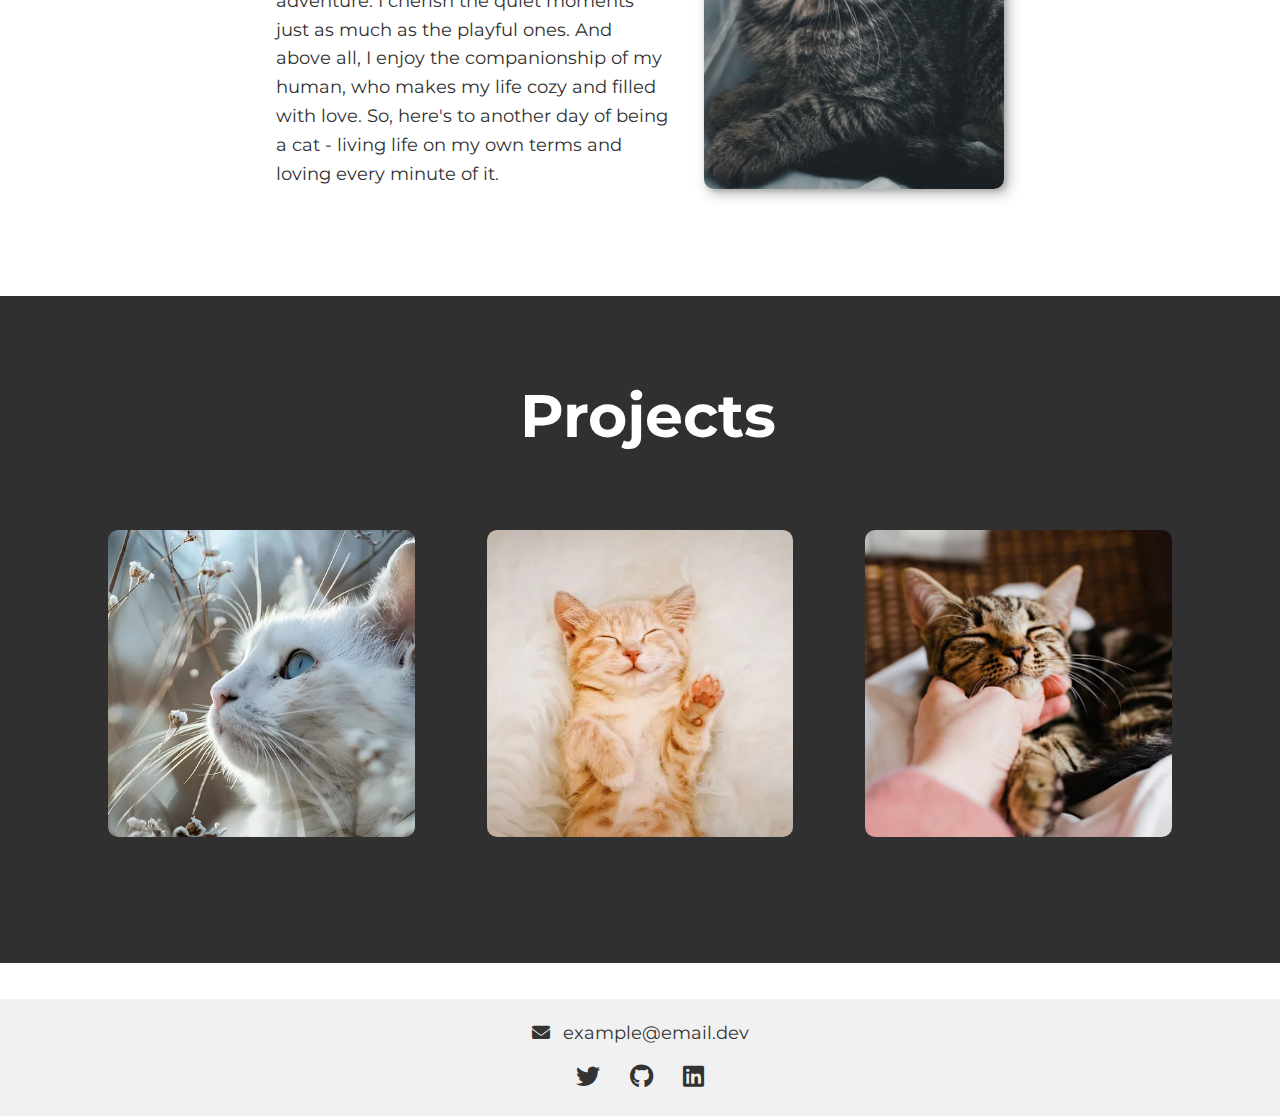
==== commit 965acf56: "projects final, nav style" ====
--- a/index.html
+++ b/index.html
@@ -131,7 +131,7 @@
 
     <!-- Projects -->
     <section class="projects" id="projects">
-      <h2 class="section__title">Projects</h2>
+      <h2 class="section__title section__title--projects">Projects</h2>
       <p class="section__subtitle"></p>
 
       <div class="portfolio">
--- a/css/style.css
+++ b/css/style.css
@@ -53,6 +53,7 @@
 img {
   display: block;
   max-width: 100%;
+  height: auto;
 }
 
 :focus {
@@ -122,11 +123,55 @@
   border-radius: 10px;
 }
 
+/* header */
+header {
+  display: flex;
+  justify-content: space-between;
+  padding: 1em;
+}
+
+.nav {
+  position: fixed;
+  background: var(--clr-dark);
+  color: var(--clr-light);
+  top: 0;
+  bottom: 0;
+  left: 0;
+  right: 0;
+  z-index: 100;
+
+  transform: translate(0%);
+  transition: transform 250ms cubic-bezier(0.455, 0.03, 0.515, 0.955);
+}
+
+.nav__list {
+  list-style: none;
+  display: flex;
+  height: 100%;
+  flex-direction: column;
+  justify-content: space-evenly;
+  align-items: center;
+  margin: 0;
+  padding: 0;
+}
+
+.nav__link {
+  color: inherit;
+  font-weight: bold;
+  font-size: var(--fs-h2);
+  text-decoration: none;
+}
+
+.nav__link:hover {
+  color: var(--clr-accent);
+}
+
+.nav__link:focus {
+  padding: .5em;
+  border-radius: 10px;
+}
+
 /* intro */
-
-nav {
-  display: none;
-}
 
 .intro {
   position: relative;
@@ -161,7 +206,7 @@
     position: relative;
     z-index: 2;
     border-radius: 10px;
-    margin-top: .3em;
+    margin-top: 0.3em;
   }
 
   .section__title {
@@ -273,6 +318,10 @@
   border-radius: 10px;
 }
 
+.section__title--about {
+  text-align: center;
+}
+
 .section__subtitle--about {
   background: var(--clr-accent);
   padding: 0.25em 1em;
@@ -283,9 +332,13 @@
 
 @media (max-width: 800px) {
   .about__img {
-      width: 100%; /* Ensure the image takes full width */
-      height: 500px; /* Set a fixed height to crop the image */
-      object-fit: cover; /* Crop the image to fit the specified height */
+    width: 100%; /* Ensure the image takes full width */
+    height: 500px; /* Set a fixed height to crop the image */
+    object-fit: cover; /* Crop the image to fit the specified height */
+  }
+
+  .section__subtitle--about {
+    text-align: center;
   }
 }
 
@@ -293,17 +346,11 @@
   .about {
     display: grid;
     grid-template-columns: 1fr 300px;
-    grid-template-areas: 
+    grid-template-areas:
       "title img"
       "subtitle img"
       "text img";
     column-gap: 2em;
-  }
-
-  .section__title--about {
-    grid-area: title;
-    text-align: center;
-    position: relative;
   }
 
   .section__subtitle--about {
@@ -323,65 +370,66 @@
     z-index: 2;
     margin-top: 5.5em;
   }
-
-  /* ========== */
-
-  /* .section__title--about,
-  .section__subtitle--about {
-    grid-column: 1;
-  }
-
-  .about__img {
-    grid-row: 1/-1;
-    grid-column: 2;
-  } */
-}
-
-/* .about {
+}
+
+/* projects */
+
+.projects {
+  background-color: var(--clr-dark);
+  color: var(--clr-light);
+  text-align: center;
+  margin-bottom: 2em;
+}
+
+.section__title--projects {
+  margin-bottom: 0.8em;
+}
+
+.portfolio {
+  display: grid;
+  grid-template-columns: repeat(auto-fit, minmax(300px, 1fr));
+  place-items: center;
+  margin-left: 2em;
+  margin-right: 2em;
+}
+
+.portfolio__item {
+  background: var(--clr-dark);
+  overflow: hidden;
+  padding: 2em;
+  
+}
+
+.portfolio__img {
+  transition: transform 750ms cubic-bezier(0.5, 0, 0.5, 1), opacity 250ms linear;
+  aspect-ratio: 1/1;
+  object-fit: cover;
+  border-radius: 10px;
+  
+}
+
+.portfolio__item:focus {
   position: relative;
-  text-align: center;
-}
-
-.about__img {
+  z-index: 1;
+  border-radius: 10px;
+}
+
+.portfolio__img:hover,
+.portfolio__item:focus .portfolio__img {
+  transform: scale(1.1);
+  opacity: 0.8;
+}
+
+/* .portfolio__img {
   box-shadow: var(--bs);
   display: inline-block;
   max-width: 100%;
-  height: auto;
-  border-radius: 10px;
-}
-
-.about__body {
-  position: static;
-  margin-top: 2em;
-  max-width: 600px;
-  text-align: center;
-}
-
-.about__body--title::after {
-  content: "";
-  display: block;
-  width: 7em;
-  height: 1px;
-  margin: 0.5em auto 1em;
-  background: var(--clr-dark);
-  opacity: 0.3;
-} */
-
-/* projects */
-
-.projects {e
-  position: relative;
-  text-align: center;
-}
-
-.portfolio__img {
-  box-shadow: var(--bs);
-  display: inline-block; /* Make the image an inline-block element */
-  max-width: 100%; /* Ensure the image scales properly */
   height: 12em;
   margin: 0.7em;
   border-radius: 10px;
-}
+} */
+
+/* footer */
 
 .footer {
   background-color: #f1f1f1; /* Light gray background */
@@ -423,4 +471,4 @@
 
 .social-list__link:hover {
   color: #0073b1; /* Change color on hover */
-}+}
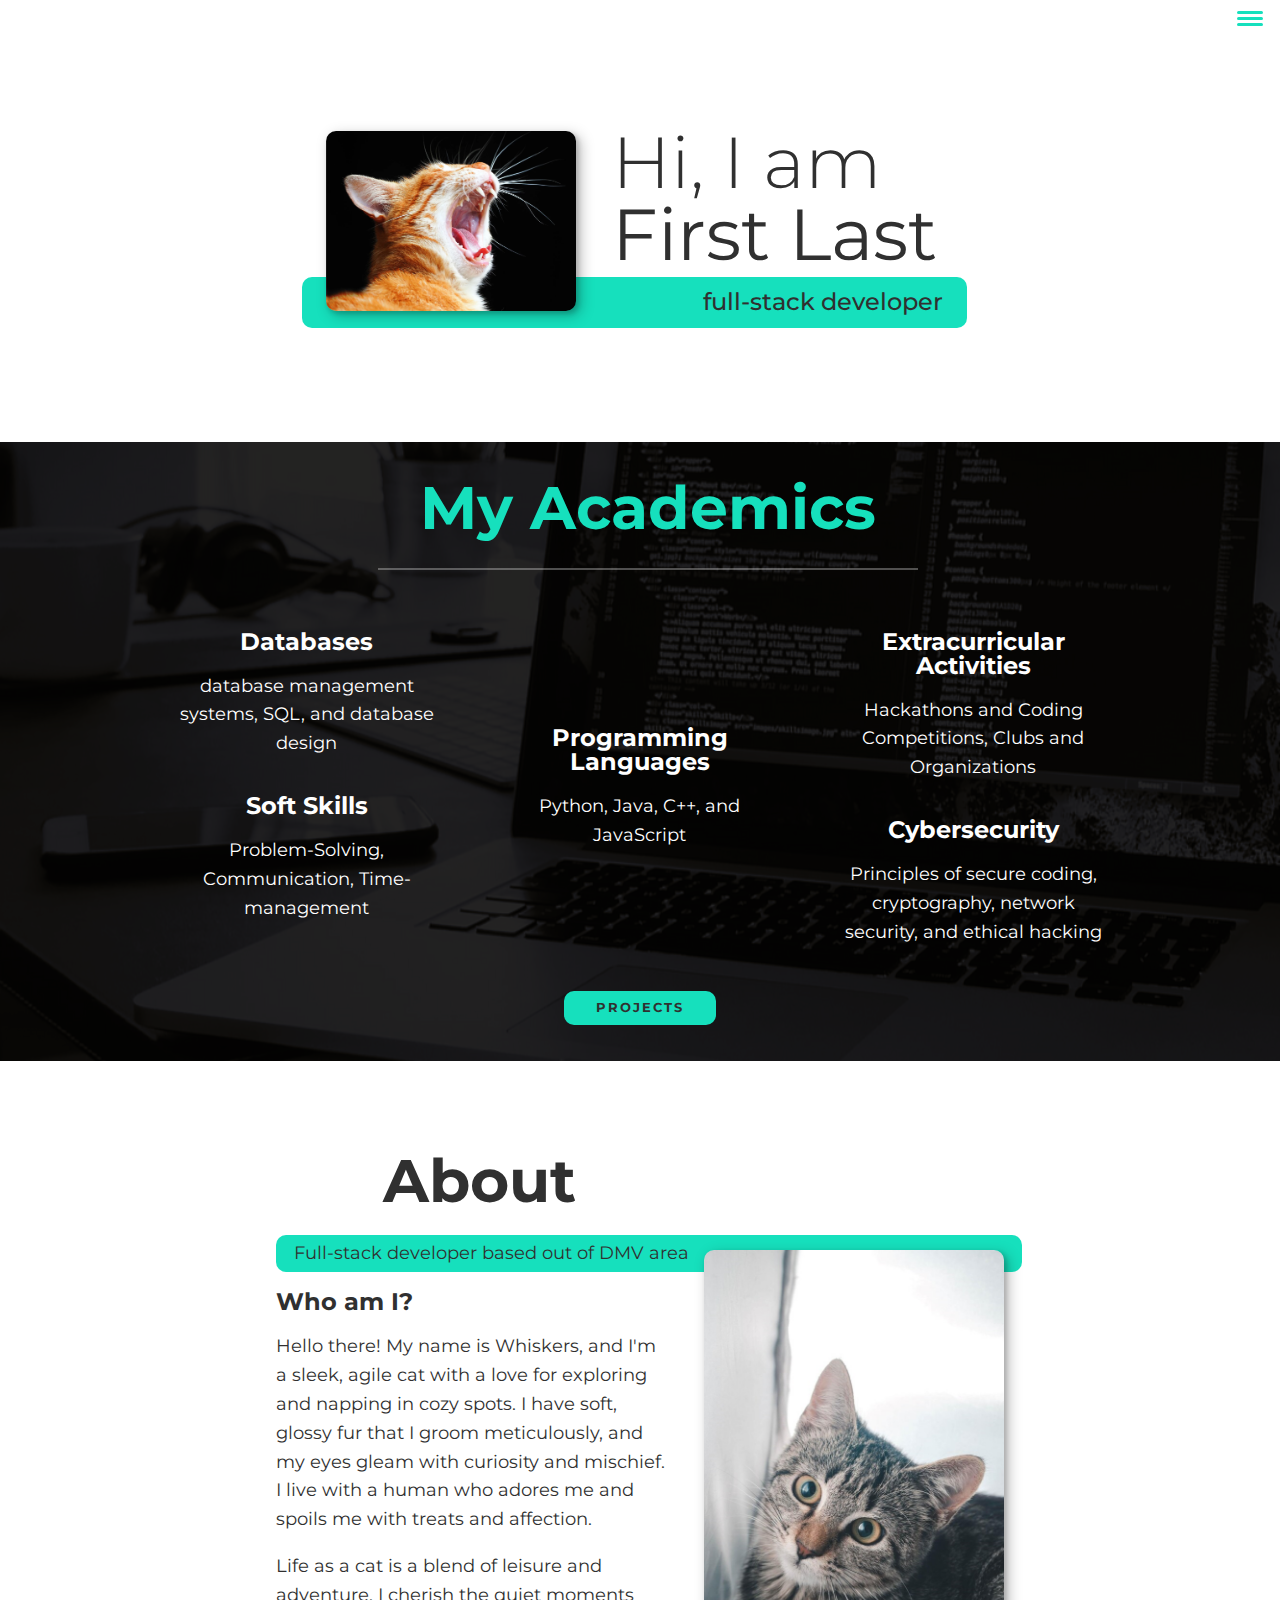
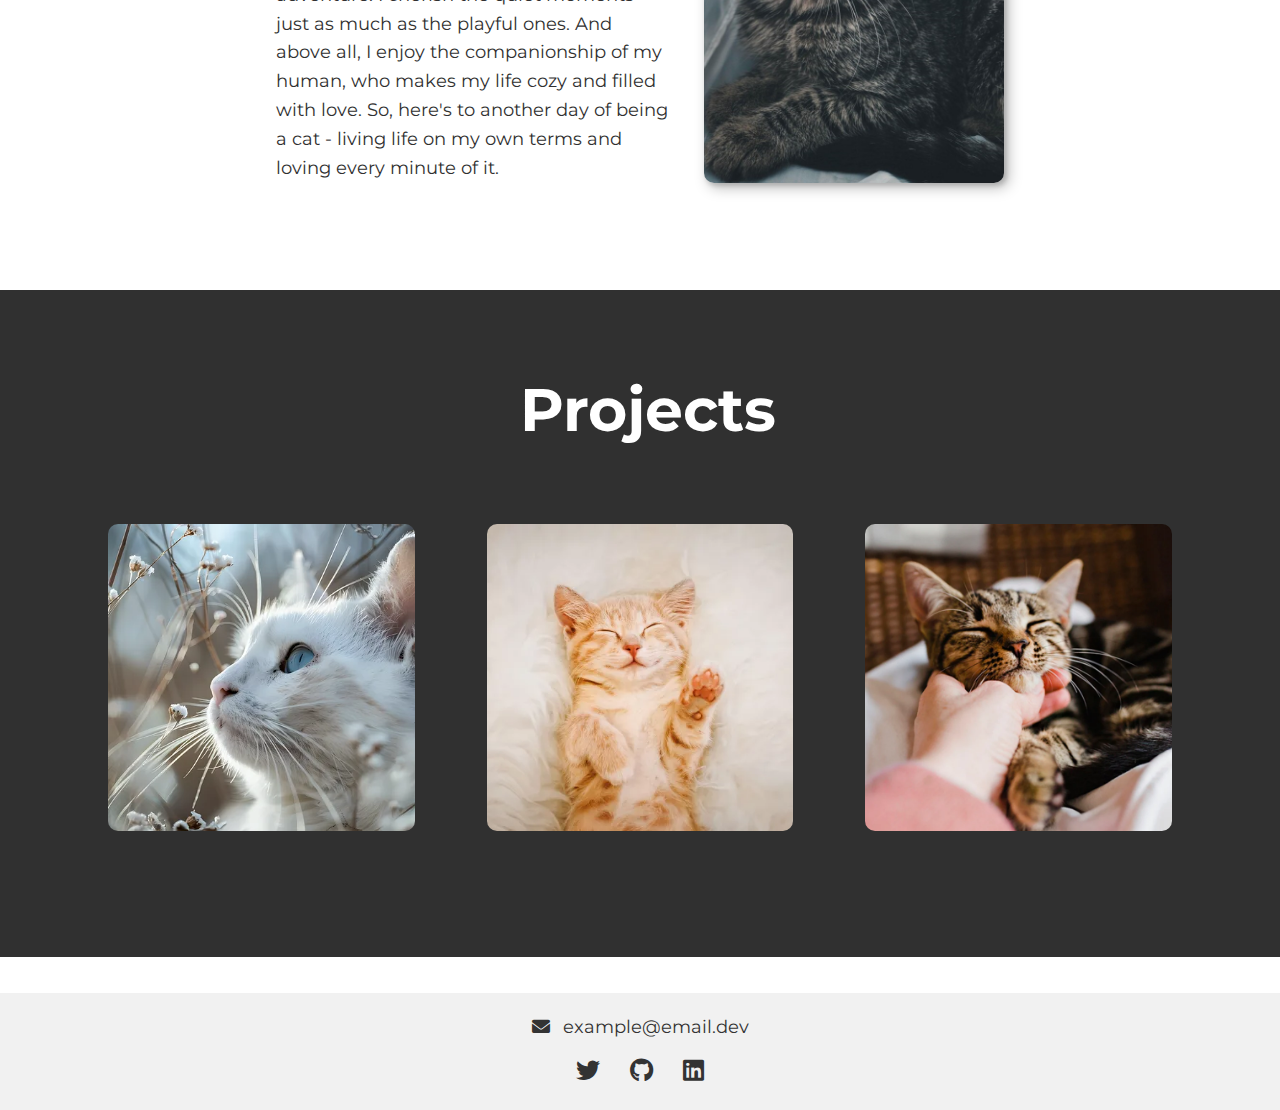
==== commit bb98825c: "javascript hamburger menu final" ====
--- a/index.html
+++ b/index.html
@@ -22,7 +22,10 @@
       href="https://fonts.googleapis.com/css2?family=Montserrat:ital,wght@0,100..900;1,100..900&display=swap"
       rel="stylesheet"
     />
-    <link rel="stylesheet" href="https://cdnjs.cloudflare.com/ajax/libs/font-awesome/6.0.0-beta3/css/all.min.css">
+    <link
+      rel="stylesheet"
+      href="https://cdnjs.cloudflare.com/ajax/libs/font-awesome/6.0.0-beta3/css/all.min.css"
+    />
   </head>
 
   <body>
@@ -39,7 +42,7 @@
         <ul class="nav__list">
           <li class="nav__item"><a href="#home" class="nav__link">Home</a></li>
           <li class="nav__item">
-            <a href="#my-academics" class="nav__link">My Academics</a>
+            <a href="#academics" class="nav__link">My Academics</a>
           </li>
           <li class="nav__item">
             <a href="#about" class="nav__link">About</a>
@@ -99,7 +102,7 @@
       </div>
       <!-- / academics -->
 
-      <a href="#work" class="btn">Projects</a>
+      <a href="#projects" class="btn">Projects</a>
     </section>
 
     <!-- About -->
@@ -162,25 +165,27 @@
     <!-- Footer -->
     <footer class="footer">
       <a href="mailto:example@email.dev" class="footer-link">
-          <i class="fas fa-envelope"></i> example@email.dev
+        <i class="fas fa-envelope"></i> example@email.dev
       </a>
       <ul class="social-list">
-          <li class="social-list__item">
-              <a class="social-list__link" href="https://twitter.com">
-                  <i class="fab fa-twitter"></i>
-              </a>
-          </li>
-          <li class="social-list__item">
-              <a class="social-list__link" href="https://github.com">
-                  <i class="fab fa-github"></i>
-              </a>
-          </li>
-          <li class="social-list__item">
-              <a class="social-list__link" href="https://linkedin.com">
-                  <i class="fab fa-linkedin"></i>
-              </a>
-          </li>
+        <li class="social-list__item">
+          <a class="social-list__link" href="https://twitter.com">
+            <i class="fab fa-twitter"></i>
+          </a>
+        </li>
+        <li class="social-list__item">
+          <a class="social-list__link" href="https://github.com">
+            <i class="fab fa-github"></i>
+          </a>
+        </li>
+        <li class="social-list__item">
+          <a class="social-list__link" href="https://linkedin.com">
+            <i class="fab fa-linkedin"></i>
+          </a>
+        </li>
       </ul>
-  </footer>
+    </footer>
   </body>
+  <!-- JS script -->
+  <script src="./js/index.js"></script>
 </html>
--- a/css/style.css
+++ b/css/style.css
@@ -36,6 +36,10 @@
 }
 
 /* General styles */
+
+html {
+  scroll-behavior: smooth;
+}
 
 body {
   background: var(--clr-light);
@@ -140,7 +144,7 @@
   right: 0;
   z-index: 100;
 
-  transform: translate(0%);
+  transform: translate(100%);
   transition: transform 250ms cubic-bezier(0.455, 0.03, 0.515, 0.955);
 }
 
@@ -167,8 +171,71 @@
 }
 
 .nav__link:focus {
-  padding: .5em;
-  border-radius: 10px;
+  padding: 0.5em;
+  border-radius: 10px;
+}
+
+.nav-toggle {
+  padding: .25em;
+  background: transparent;
+  border: 0;
+  cursor: pointer;
+  position: absolute;
+  right: 1em;
+  top: 1em;
+  z-index: 1000
+}
+
+.nav-open .nav {
+  transform: translateX(0);
+}
+
+.nav-open .nav-toggle {
+  position: fixed;
+}
+
+.nav-open .hamburger {
+  transform: rotate(.625turn);
+}
+
+.nav-open .hamburger::before {
+  transform: rotate(90deg) translateX(-6px)
+}
+
+.nav-open .hamburger::after {
+  opacity: 0;
+}
+
+/* hamburger */
+
+.hamburger {
+  display: block;
+  position: relative;
+}
+
+.hamburger,
+.hamburger::before,
+.hamburger::after {
+  background: var(--clr-accent);
+  width: 2em;
+  height: 3px;
+  border-radius: 1em;
+  transition: transform 250ms ease-in-out;
+}
+
+.hamburger::before,
+.hamburger::after {
+  content: "";
+  position: absolute;
+  left: 0;
+  right: 0;
+}
+
+.hamburger::before {
+  top: 6px;
+}
+.hamburger::after {
+  bottom: 6px;
 }
 
 /* intro */
@@ -397,7 +464,6 @@
   background: var(--clr-dark);
   overflow: hidden;
   padding: 2em;
-  
 }
 
 .portfolio__img {
@@ -405,7 +471,6 @@
   aspect-ratio: 1/1;
   object-fit: cover;
   border-radius: 10px;
-  
 }
 
 .portfolio__item:focus {
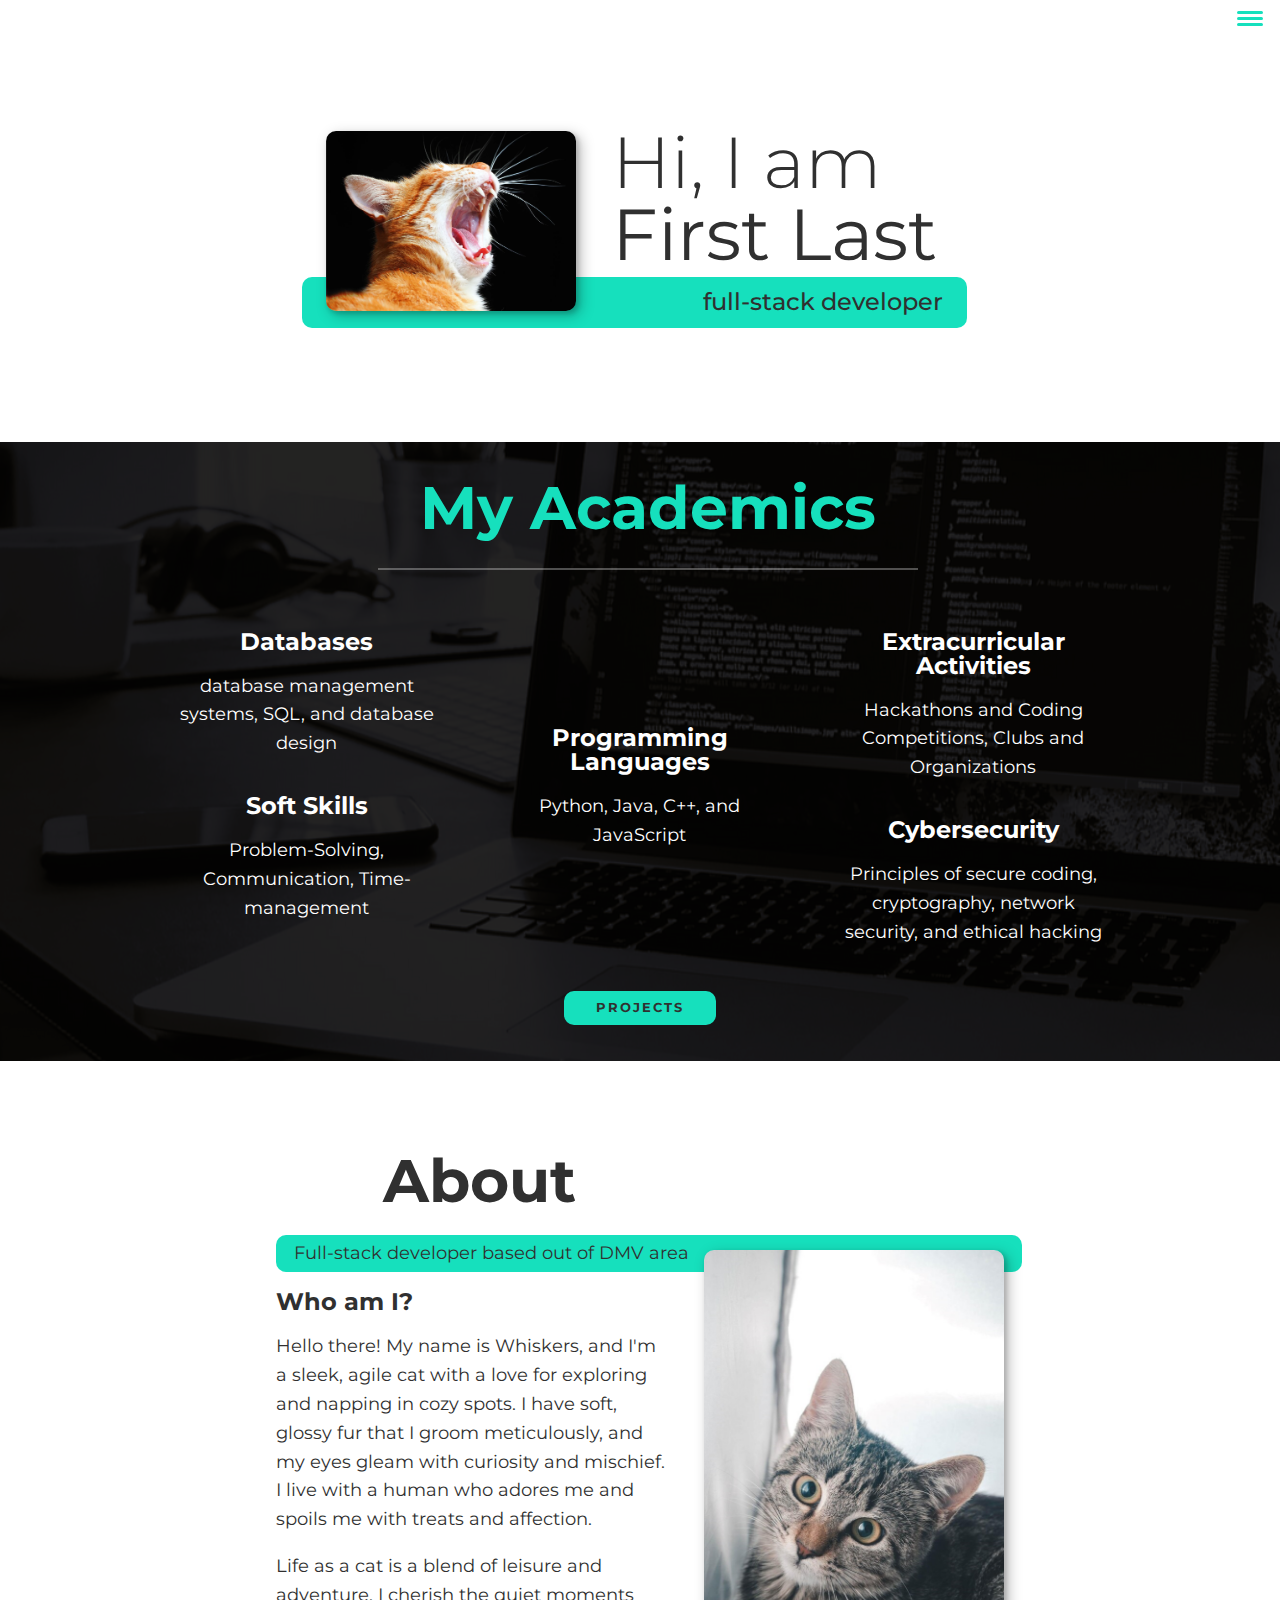
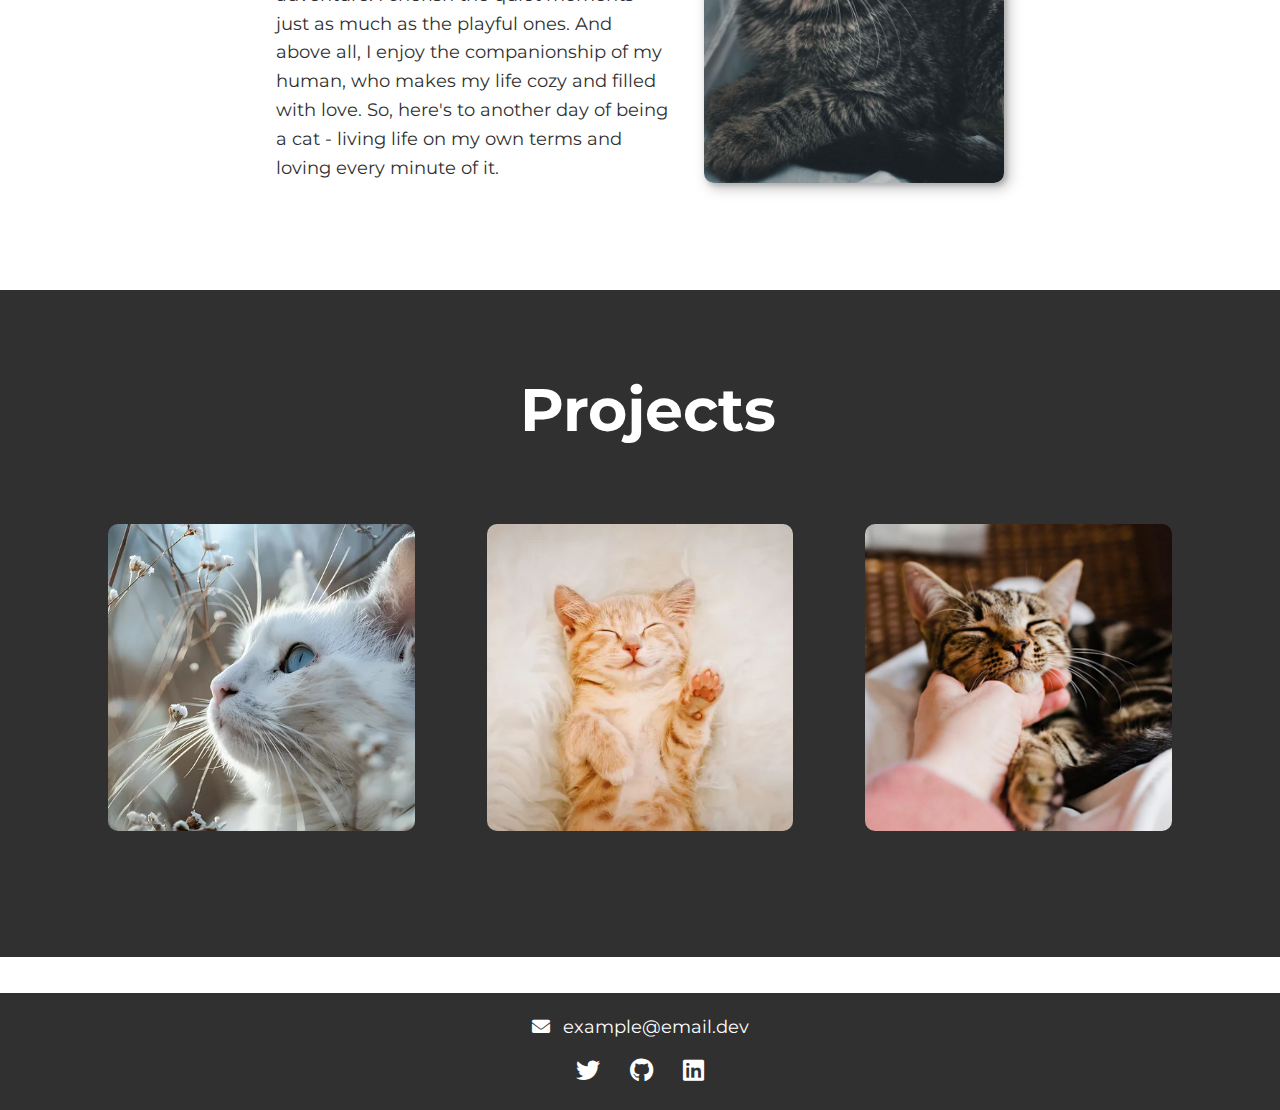
==== commit fa63bd45: "project page temp" ====
--- a/index.html
+++ b/index.html
@@ -138,21 +138,21 @@
       <p class="section__subtitle"></p>
 
       <div class="portfolio">
-        <a href="#" class="portfolio__item">
+        <a href="./portfolio-item.html" class="portfolio__item">
           <img
             src="img/cat3.png"
             alt="portfolio img 1"
             class="portfolio__img"
           />
         </a>
-        <a href="#" class="portfolio__item">
+        <a href="./portfolio-item.html" class="portfolio__item">
           <img
             src="img/cat4.png"
             alt="portfolio img 2"
             class="portfolio__img"
           />
         </a>
-        <a href="#" class="portfolio__item">
+        <a href="./portfolio-item.html" class="portfolio__item">
           <img
             src="img/cat5.png"
             alt="portfolio img 3"
--- a/css/style.css
+++ b/css/style.css
@@ -497,14 +497,14 @@
 /* footer */
 
 .footer {
-  background-color: #f1f1f1; /* Light gray background */
+  background-color: var(--clr-dark); /* Light gray background */
   padding: 20px 0;
   text-align: center;
   width: 100%;
 }
 
 .footer-link {
-  color: #333; /* Dark gray color for text */
+  color: var(--clr-light); /* Dark gray color for text */
   text-decoration: none;
   font-size: 18px;
   display: block;
@@ -529,11 +529,11 @@
 }
 
 .social-list__link {
-  color: #333; /* Dark gray color for icons */
+  color: var(--clr-light); /* Dark gray color for icons */
   text-decoration: none;
   font-size: 24px;
 }
 
 .social-list__link:hover {
-  color: #0073b1; /* Change color on hover */
-}
+  color: var(--clr-accent); /* Change color on hover */
+}
